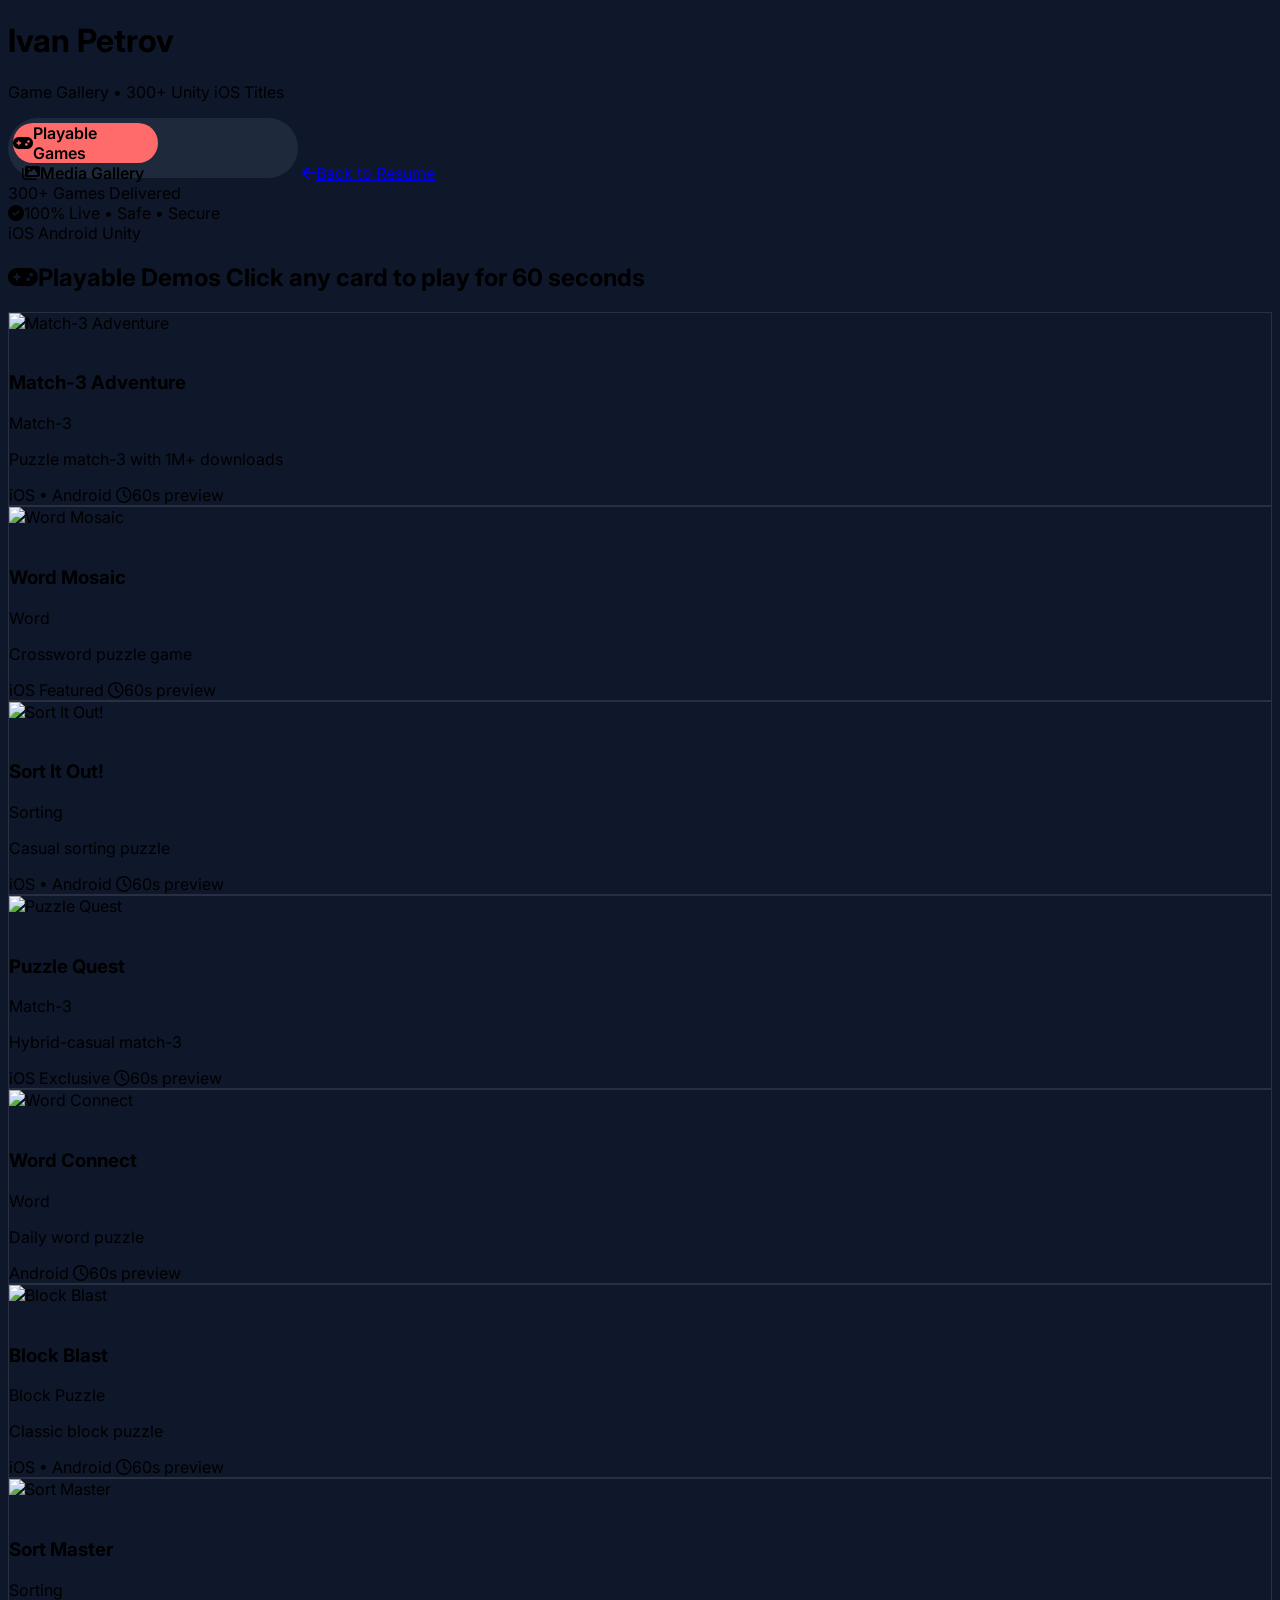
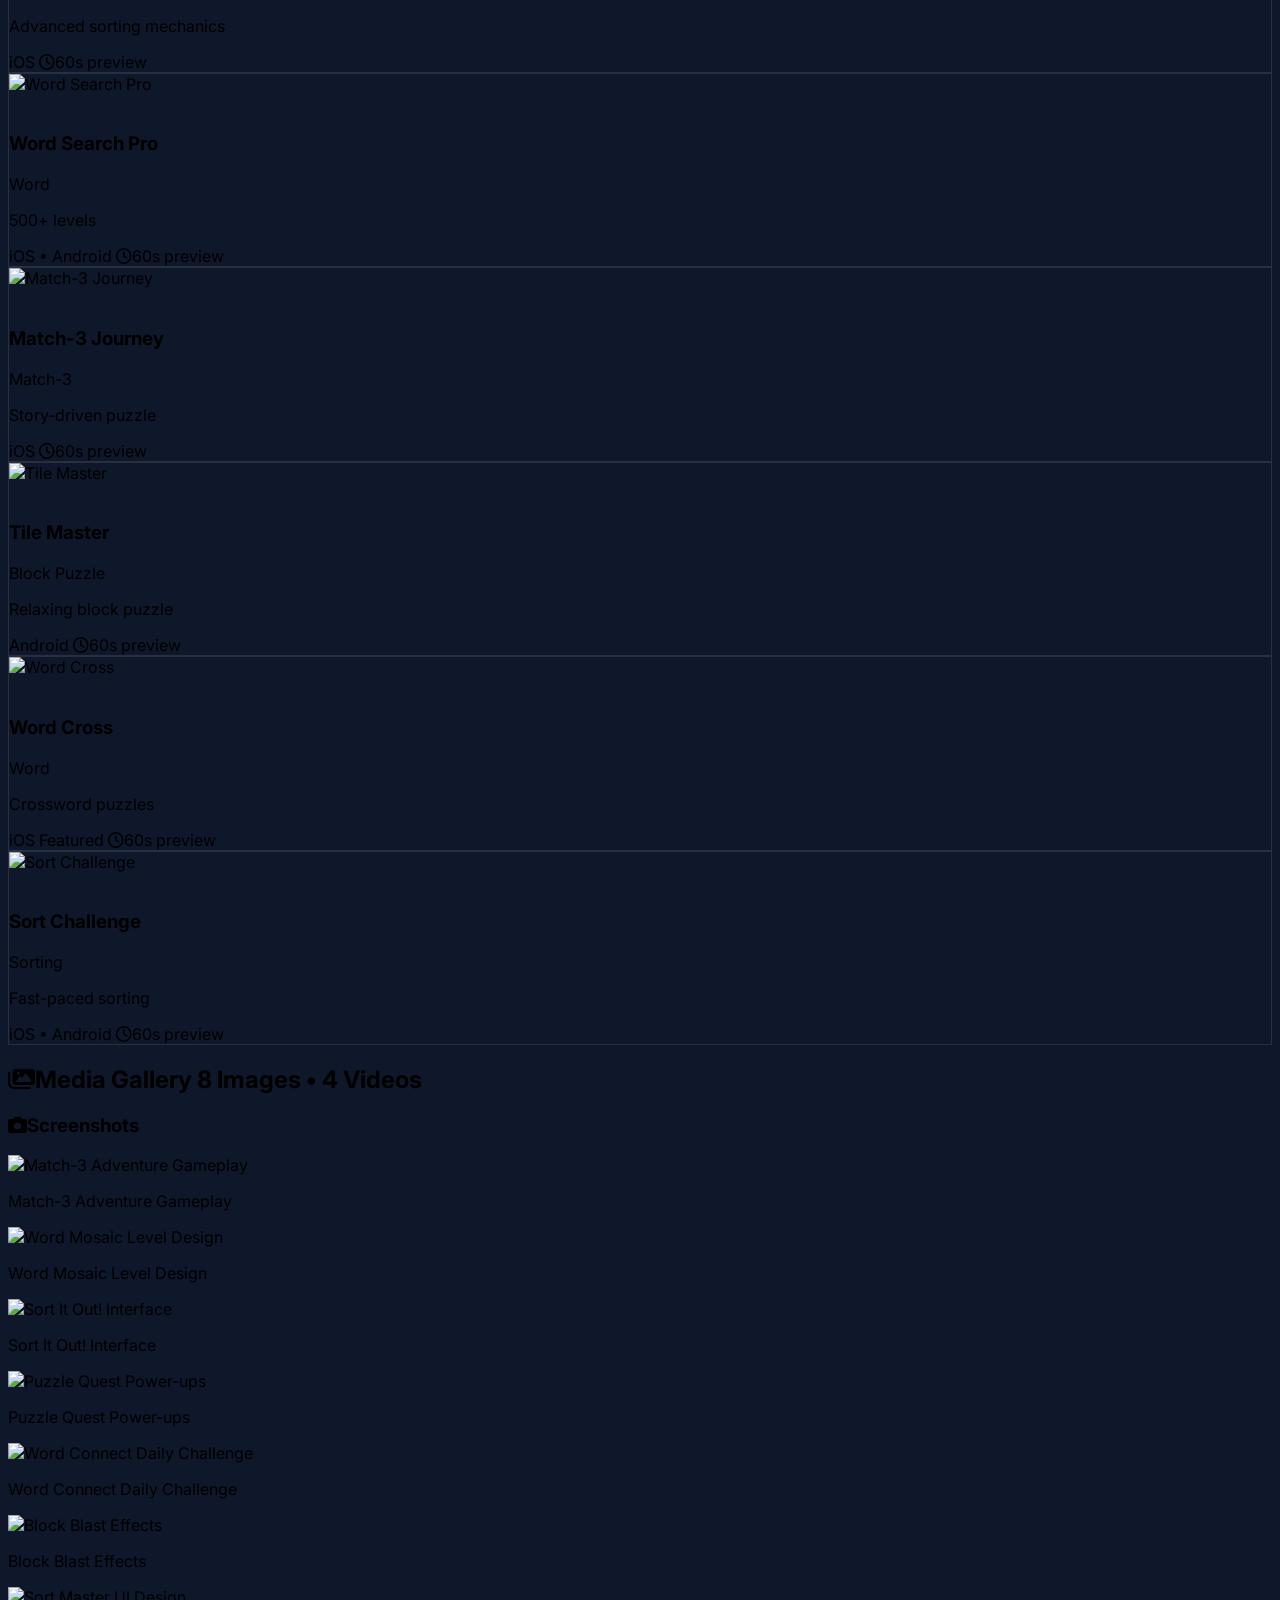
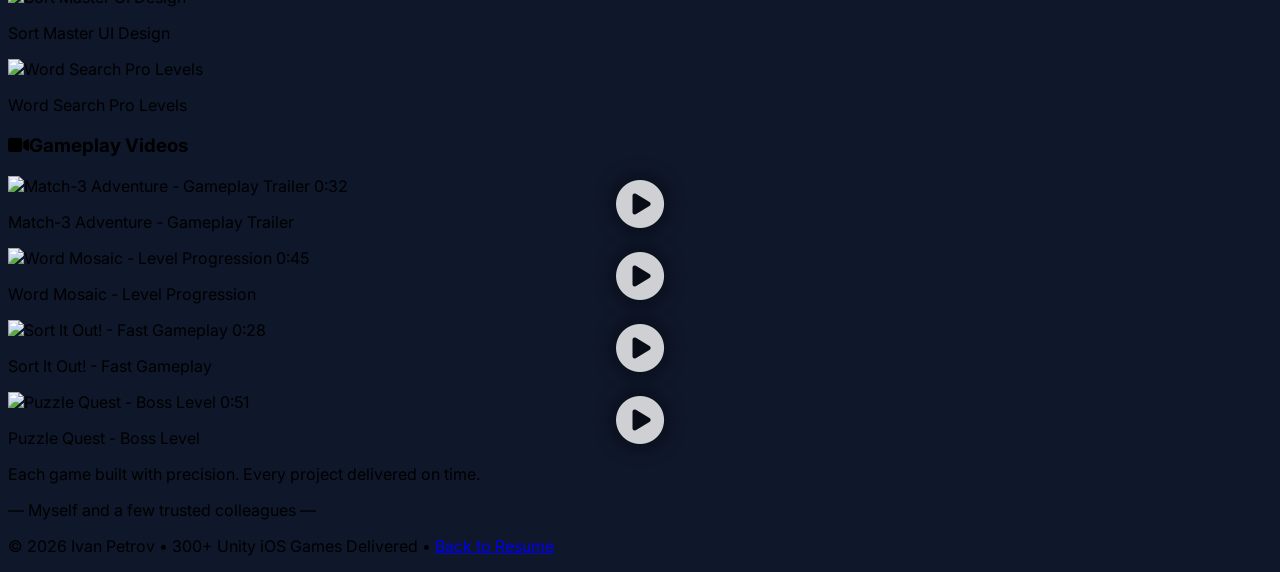
==== games.html @ 31826255 "Add files via upload" ====
<!DOCTYPE html>
<html lang="en">
<head>
    <meta charset="UTF-8">
    <meta name="viewport" content="width=device-width, initial-scale=1.0">
    <title>Game Gallery | Ivan Petrov | 300+ Unity iOS Games</title>
    
    <!-- Tailwind CSS -->
    <script src="https://cdn.tailwindcss.com"></script>
    
    <!-- Font Awesome -->
    <link rel="stylesheet" href="https://cdnjs.cloudflare.com/ajax/libs/font-awesome/6.4.0/css/all.min.css">
    
    <!-- Google Fonts -->
    <link href="https://fonts.googleapis.com/css2?family=Inter:wght@300;400;500;600;700;800&display=swap" rel="stylesheet">
    
    <style>
        body { font-family: 'Inter', sans-serif; background: #0f172a; }
        .game-card { transition: all 0.3s ease; border: 1px solid rgba(255,255,255,0.1); }
        .game-card:hover { transform: translateY(-5px); border-color: #FF6B6B; box-shadow: 0 20px 30px -10px rgba(255,107,107,0.2); }
        .play-overlay { background: rgba(0,0,0,0.7); opacity: 0; transition: 0.3s; }
        .game-card:hover .play-overlay { opacity: 1; }
        .modal { display: none; position: fixed; z-index: 1000; left: 0; top: 0; width: 100%; height: 100%; background: rgba(0,0,0,0.95); }
        .modal-content { background: #1e293b; margin: 2% auto; padding: 20px; width: 95%; height: 90%; max-width: 1400px; border-radius: 16px; }
        .close { color: #aaa; font-size: 40px; font-weight: bold; position: absolute; right: 30px; top: 10px; cursor: pointer; }
        .close:hover { color: white; }
        .webgl-frame { width: 100%; height: calc(100% - 100px); border: none; border-radius: 12px; background: #0f172a; }
        .timer-badge { background: #FF6B6B; color: white; padding: 8px 20px; border-radius: 40px; font-weight: 600; }
        
        /* Toggle Switch */
        .toggle-switch {
            position: relative;
            display: inline-block;
            width: 280px;
            height: 50px;
            background: #1e293b;
            border-radius: 50px;
            padding: 5px;
            cursor: pointer;
        }
        .toggle-option {
            width: 50%;
            height: 100%;
            display: flex;
            align-items: center;
            justify-content: center;
            border-radius: 45px;
            transition: all 0.3s ease;
            z-index: 1;
            position: relative;
            font-weight: 600;
        }
        .toggle-slider {
            position: absolute;
            width: 50%;
            height: 40px;
            background: #FF6B6B;
            border-radius: 40px;
            top: 5px;
            left: 5px;
            transition: 0.3s;
            z-index: 0;
        }
        .toggle-switch.active .toggle-slider {
            left: 140px;
        }
        .media-card { transition: 0.3s; }
        .media-card:hover { transform: scale(1.02); box-shadow: 0 10px 30px -10px #FF6B6B; }
        .video-thumb { position: relative; }
        .play-icon { position: absolute; top: 50%; left: 50%; transform: translate(-50%, -50%); font-size: 48px; color: white; text-shadow: 0 0 20px rgba(0,0,0,0.8); opacity: 0.8; transition: 0.3s; }
        .video-thumb:hover .play-icon { opacity: 1; transform: translate(-50%, -50%) scale(1.1); color: #FF6B6B; }
    </style>
</head>
<body class="text-white">

<!-- ==================== HEADER ==================== -->
<div class="max-w-7xl mx-auto px-4 sm:px-6 lg:px-8 py-8">
    <div class="flex flex-col md:flex-row justify-between items-center gap-4">
        <div>
            <h1 class="text-3xl font-bold text-[#FF6B6B]">Ivan Petrov</h1>
            <p class="text-gray-400">Game Gallery • 300+ Unity iOS Titles</p>
        </div>
        
        <!-- Toggle Switch -->
        <div class="toggle-switch" id="toggle-switch" onclick="toggleView()">
            <div class="flex h-full relative">
                <div class="toggle-slider" id="toggle-slider"></div>
                <div class="toggle-option" id="games-option">
                    <i class="fas fa-gamepad mr-2"></i>Playable Games
                </div>
                <div class="toggle-option" id="media-option">
                    <i class="fas fa-images mr-2"></i>Media Gallery
                </div>
            </div>
        </div>
        
        <a href="index.html" class="text-gray-400 hover:text-white transition">
            <i class="fas fa-arrow-left mr-2"></i>Back to Resume
        </a>
    </div>
</div>

<!-- ==================== STATS BAR ==================== -->
<div class="max-w-7xl mx-auto px-4 sm:px-6 lg:px-8">
    <div class="bg-[#1e293b] rounded-2xl p-6 mb-8 flex flex-wrap justify-between items-center">
        <div>
            <span class="text-4xl font-bold text-[#FF6B6B]">300+</span>
            <span class="text-gray-300 ml-2">Games Delivered</span>
        </div>
        <div class="text-gray-300">
            <i class="fas fa-check-circle text-green-400 mr-2"></i>100% Live • Safe • Secure
        </div>
        <div class="flex space-x-2">
            <span class="bg-[#FF6B6B] px-4 py-2 rounded-full text-sm">iOS</span>
            <span class="bg-[#4ECDC4] px-4 py-2 rounded-full text-sm">Android</span>
            <span class="bg-[#FFE66D] px-4 py-2 rounded-full text-sm text-black">Unity</span>
        </div>
    </div>
</div>

<!-- ==================== PLAYABLE GAMES SECTION ==================== -->
<div id="games-section" class="max-w-7xl mx-auto px-4 sm:px-6 lg:px-8 py-4">
    <h2 class="text-2xl font-bold mb-6 flex items-center">
        <i class="fas fa-gamepad text-[#FF6B6B] mr-3"></i>Playable Demos <span class="text-sm text-gray-500 ml-4">Click any card to play for 60 seconds</span>
    </h2>
    <div class="grid grid-cols-1 md:grid-cols-2 lg:grid-cols-3 xl:grid-cols-4 gap-6" id="games-grid"></div>
</div>

<!-- ==================== MEDIA GALLERY SECTION ==================== -->
<div id="media-section" class="max-w-7xl mx-auto px-4 sm:px-6 lg:px-8 py-4 hidden">
    <h2 class="text-2xl font-bold mb-6 flex items-center">
        <i class="fas fa-images text-[#FF6B6B] mr-3"></i>Media Gallery <span class="text-sm text-gray-500 ml-4">8 Images • 4 Videos</span>
    </h2>
    
    <!-- Images Grid (8) -->
    <div class="mb-12">
        <h3 class="text-xl font-semibold mb-4 text-gray-300"><i class="fas fa-camera mr-2 text-[#FF6B6B]"></i>Screenshots</h3>
        <div class="grid grid-cols-2 md:grid-cols-3 lg:grid-cols-4 gap-4" id="images-grid"></div>
    </div>
    
    <!-- Videos Grid (4) -->
    <div>
        <h3 class="text-xl font-semibold mb-4 text-gray-300"><i class="fas fa-video mr-2 text-[#FF6B6B]"></i>Gameplay Videos</h3>
        <div class="grid grid-cols-1 md:grid-cols-2 gap-6" id="videos-grid"></div>
    </div>
</div>

<!-- Message -->
<div class="max-w-7xl mx-auto px-4 sm:px-6 lg:px-8 text-center mt-16 text-gray-400 border-t border-gray-800 pt-12">
    <p class="text-lg">Each game built with precision. Every project delivered on time.</p>
    <p class="text-sm mt-2">— Myself and a few trusted colleagues —</p>
</div>

<!-- ==================== GAME MODAL (WebGL) ==================== -->
<div id="game-modal" class="modal">
    <div class="modal-content relative">
        <span class="close" onclick="closeGameModal()">&times;</span>
        
        <div class="flex justify-between items-center mb-4">
            <h2 id="modal-game-title" class="text-2xl font-bold text-[#FF6B6B]">Loading Game...</h2>
            <div class="flex items-center space-x-4">
                <span class="timer-badge" id="modal-timer">⏱️ 60s Preview</span>
                <span id="modal-platform" class="bg-gray-700 px-4 py-2 rounded-full text-sm"></span>
            </div>
        </div>
        
        <!-- WebGL Iframe -->
        <iframe id="game-iframe" class="webgl-frame" allow="autoplay; fullscreen; xr-spatial-tracking; gyroscope; accelerometer" allowfullscreen></iframe>
        
        <p class="text-center text-gray-400 mt-3 text-sm" id="modal-instruction">Tap to play • 60-second preview • Full version live on stores</p>
    </div>
</div>

<!-- ==================== VIDEO MODAL ==================== -->
<div id="video-modal" class="modal">
    <div class="modal-content relative">
        <span class="close" onclick="closeVideoModal()">&times;</span>
        
        <div class="flex justify-between items-center mb-4">
            <h2 id="video-title" class="text-2xl font-bold text-[#FF6B6B]">Gameplay Video</h2>
        </div>
        
        <!-- Video Player -->
        <div class="w-full h-[calc(100%-100px)] flex items-center justify-center">
            <video id="video-player" class="max-w-full max-h-full rounded-lg" controls autoplay>
                <source src="" type="video/mp4">
                Your browser does not support the video tag.
            </video>
        </div>
    </div>
</div>

<!-- ==================== JAVASCRIPT ==================== -->
<script>
    // ========== PLAYABLE GAMES DATA (12) ==========
    const games = [
        {
            id: 'match3-adventure',
            title: 'Match-3 Adventure',
            category: 'Match-3',
            platform: 'iOS • Android',
            image: 'https://images.pexels.com/photos/3165335/pexels-photo-3165335.jpeg?auto=compress&cs=tinysrgb&w=600',
            webglUrl: 'https://play.unity.com/mg/other/webgl-builds-394', // Replace with your actual WebGL URL
            description: 'Puzzle match-3 with 1M+ downloads'
        },
        {
            id: 'word-mosaic',
            title: 'Word Mosaic',
            category: 'Word',
            platform: 'iOS Featured',
            image: 'https://images.pexels.com/photos/3769021/pexels-photo-3769021.jpeg?auto=compress&cs=tinysrgb&w=600',
            webglUrl: 'https://play.unity.com/mg/word/webgl-builds-123',
            description: 'Crossword puzzle game'
        },
        {
            id: 'sort-it-out',
            title: 'Sort It Out!',
            category: 'Sorting',
            platform: 'iOS • Android',
            image: 'https://images.pexels.com/photos/7654125/pexels-photo-7654125.jpeg?auto=compress&cs=tinysrgb&w=600',
            webglUrl: 'https://play.unity.com/mg/other/sorting-game-demo',
            description: 'Casual sorting puzzle'
        },
        {
            id: 'puzzle-quest',
            title: 'Puzzle Quest',
            category: 'Match-3',
            platform: 'iOS Exclusive',
            image: 'https://images.pexels.com/photos/1192545/pexels-photo-1192545.jpeg?auto=compress&cs=tinysrgb&w=600',
            webglUrl: 'https://play.unity.com/mg/other/puzzle-quest-demo',
            description: 'Hybrid-casual match-3'
        },
        {
            id: 'word-connect',
            title: 'Word Connect',
            category: 'Word',
            platform: 'Android',
            image: 'https://images.pexels.com/photos/3112666/pexels-photo-3112666.jpeg?auto=compress&cs=tinysrgb&w=600',
            webglUrl: 'https://play.unity.com/mg/word/word-connect-demo',
            description: 'Daily word puzzle'
        },
        {
            id: 'block-blast',
            title: 'Block Blast',
            category: 'Block Puzzle',
            platform: 'iOS • Android',
            image: 'https://images.pexels.com/photos/4065892/pexels-photo-4065892.jpeg?auto=compress&cs=tinysrgb&w=600',
            webglUrl: 'https://play.unity.com/mg/other/block-blast-demo',
            description: 'Classic block puzzle'
        },
        {
            id: 'sort-master',
            title: 'Sort Master',
            category: 'Sorting',
            platform: 'iOS',
            image: 'https://images.pexels.com/photos/7654125/pexels-photo-7654125.jpeg?auto=compress&cs=tinysrgb&w=600',
            webglUrl: 'https://play.unity.com/mg/other/sort-master-demo',
            description: 'Advanced sorting mechanics'
        },
        {
            id: 'word-search-pro',
            title: 'Word Search Pro',
            category: 'Word',
            platform: 'iOS • Android',
            image: 'https://images.pexels.com/photos/3769021/pexels-photo-3769021.jpeg?auto=compress&cs=tinysrgb&w=600',
            webglUrl: 'https://play.unity.com/mg/word/word-search-demo',
            description: '500+ levels'
        },
        {
            id: 'match-3-journey',
            title: 'Match-3 Journey',
            category: 'Match-3',
            platform: 'iOS',
            image: 'https://images.pexels.com/photos/3165335/pexels-photo-3165335.jpeg?auto=compress&cs=tinysrgb&w=600',
            webglUrl: 'https://play.unity.com/mg/other/match3-journey-demo',
            description: 'Story-driven puzzle'
        },
        {
            id: 'tile-master',
            title: 'Tile Master',
            category: 'Block Puzzle',
            platform: 'Android',
            image: 'https://images.pexels.com/photos/4065892/pexels-photo-4065892.jpeg?auto=compress&cs=tinysrgb&w=600',
            webglUrl: 'https://play.unity.com/mg/other/tile-master-demo',
            description: 'Relaxing block puzzle'
        },
        {
            id: 'word-cross',
            title: 'Word Cross',
            category: 'Word',
            platform: 'iOS Featured',
            image: 'https://images.pexels.com/photos/3112666/pexels-photo-3112666.jpeg?auto=compress&cs=tinysrgb&w=600',
            webglUrl: 'https://play.unity.com/mg/word/word-cross-demo',
            description: 'Crossword puzzles'
        },
        {
            id: 'sort-challenge',
            title: 'Sort Challenge',
            category: 'Sorting',
            platform: 'iOS • Android',
            image: 'https://images.pexels.com/photos/7654125/pexels-photo-7654125.jpeg?auto=compress&cs=tinysrgb&w=600',
            webglUrl: 'https://play.unity.com/mg/other/sort-challenge-demo',
            description: 'Fast-paced sorting'
        }
    ];

    // ========== MEDIA GALLERY DATA ==========
    // 8 Images
    const galleryImages = [
        { src: 'https://images.pexels.com/photos/3165335/pexels-photo-3165335.jpeg?auto=compress&cs=tinysrgb&w=800', title: 'Match-3 Adventure Gameplay', category: 'Match-3' },
        { src: 'https://images.pexels.com/photos/3769021/pexels-photo-3769021.jpeg?auto=compress&cs=tinysrgb&w=800', title: 'Word Mosaic Level Design', category: 'Word' },
        { src: 'https://images.pexels.com/photos/7654125/pexels-photo-7654125.jpeg?auto=compress&cs=tinysrgb&w=800', title: 'Sort It Out! Interface', category: 'Sorting' },
        { src: 'https://images.pexels.com/photos/1192545/pexels-photo-1192545.jpeg?auto=compress&cs=tinysrgb&w=800', title: 'Puzzle Quest Power-ups', category: 'Match-3' },
        { src: 'https://images.pexels.com/photos/3112666/pexels-photo-3112666.jpeg?auto=compress&cs=tinysrgb&w=800', title: 'Word Connect Daily Challenge', category: 'Word' },
        { src: 'https://images.pexels.com/photos/4065892/pexels-photo-4065892.jpeg?auto=compress&cs=tinysrgb&w=800', title: 'Block Blast Effects', category: 'Block' },
        { src: 'https://images.pexels.com/photos/3165335/pexels-photo-3165335.jpeg?auto=compress&cs=tinysrgb&w=800', title: 'Sort Master UI Design', category: 'Sorting' },
        { src: 'https://images.pexels.com/photos/3769021/pexels-photo-3769021.jpeg?auto=compress&cs=tinysrgb&w=800', title: 'Word Search Pro Levels', category: 'Word' }
    ];

    // 4 Videos (using sample videos - replace with your actual video URLs)
    const galleryVideos = [
        { src: 'https://interactive-examples.mdn.mozilla.net/media/cc0-videos/flower.mp4', poster: 'https://images.pexels.com/photos/3165335/pexels-photo-3165335.jpeg?auto=compress&cs=tinysrgb&w=600', title: 'Match-3 Adventure - Gameplay Trailer', duration: '0:32' },
        { src: 'https://interactive-examples.mdn.mozilla.net/media/cc0-videos/flower.mp4', poster: 'https://images.pexels.com/photos/3769021/pexels-photo-3769021.jpeg?auto=compress&cs=tinysrgb&w=600', title: 'Word Mosaic - Level Progression', duration: '0:45' },
        { src: 'https://interactive-examples.mdn.mozilla.net/media/cc0-videos/flower.mp4', poster: 'https://images.pexels.com/photos/7654125/pexels-photo-7654125.jpeg?auto=compress&cs=tinysrgb&w=600', title: 'Sort It Out! - Fast Gameplay', duration: '0:28' },
        { src: 'https://interactive-examples.mdn.mozilla.net/media/cc0-videos/flower.mp4', poster: 'https://images.pexels.com/photos/1192545/pexels-photo-1192545.jpeg?auto=compress&cs=tinysrgb&w=600', title: 'Puzzle Quest - Boss Level', duration: '0:51' }
    ];

    // ========== RENDER FUNCTIONS ==========
    function renderGames() {
        const grid = document.getElementById('games-grid');
        grid.innerHTML = games.map(game => `
            <div class="game-card bg-[#1e293b] rounded-xl overflow-hidden cursor-pointer relative" onclick="openGameModal('${game.id}')">
                <div class="relative h-40">
                    <img src="${game.image}" alt="${game.title}" class="w-full h-full object-cover">
                    <div class="play-overlay absolute inset-0 flex items-center justify-center">
                        <i class="fas fa-play-circle text-5xl text-[#FF6B6B]"></i>
                    </div>
                </div>
                <div class="p-4">
                    <div class="flex justify-between items-start mb-2">
                        <h3 class="font-bold">${game.title}</h3>
                        <span class="text-xs bg-gray-700 px-2 py-1 rounded">${game.category}</span>
                    </div>
                    <p class="text-sm text-gray-400 mb-2">${game.description}</p>
                    <div class="flex justify-between items-center">
                        <span class="text-xs text-[#FF6B6B]">${game.platform}</span>
                        <span class="text-xs text-gray-500"><i class="far fa-clock mr-1"></i>60s preview</span>
                    </div>
                </div>
            </div>
        `).join('');
    }

    function renderImages() {
        const grid = document.getElementById('images-grid');
        grid.innerHTML = galleryImages.map(img => `
            <div class="media-card bg-[#1e293b] rounded-lg overflow-hidden cursor-pointer" onclick="openImageModal('${img.src}')">
                <img src="${img.src}" alt="${img.title}" class="w-full h-40 object-cover">
                <div class="p-2">
                    <p class="text-xs text-gray-400">${img.title}</p>
                </div>
            </div>
        `).join('');
    }

    function renderVideos() {
        const grid = document.getElementById('videos-grid');
        grid.innerHTML = galleryVideos.map((video, index) => `
            <div class="media-card bg-[#1e293b] rounded-lg overflow-hidden cursor-pointer video-thumb" onclick="openVideoModal(${index})">
                <div class="relative">
                    <img src="${video.poster}" alt="${video.title}" class="w-full h-48 object-cover">
                    <div class="play-icon"><i class="fas fa-play-circle"></i></div>
                    <span class="absolute bottom-2 right-2 bg-black bg-opacity-70 text-white text-xs px-2 py-1 rounded">${video.duration}</span>
                </div>
                <div class="p-3">
                    <p class="font-medium">${video.title}</p>
                </div>
            </div>
        `).join('');
    }

    // ========== TOGGLE VIEW ==========
    let currentView = 'games'; // 'games' or 'media'
    
    window.toggleView = function() {
        const toggle = document.getElementById('toggle-switch');
        const gamesSection = document.getElementById('games-section');
        const mediaSection = document.getElementById('media-section');
        const gamesOption = document.getElementById('games-option');
        const mediaOption = document.getElementById('media-option');
        
        toggle.classList.toggle('active');
        
        if (currentView === 'games') {
            // Switch to media
            gamesSection.classList.add('hidden');
            mediaSection.classList.remove('hidden');
            gamesOption.classList.remove('text-white');
            gamesOption.classList.add('text-gray-400');
            mediaOption.classList.remove('text-gray-400');
            mediaOption.classList.add('text-white');
            currentView = 'media';
        } else {
            // Switch to games
            gamesSection.classList.remove('hidden');
            mediaSection.classList.add('hidden');
            gamesOption.classList.remove('text-gray-400');
            gamesOption.classList.add('text-white');
            mediaOption.classList.remove('text-white');
            mediaOption.classList.add('text-gray-400');
            currentView = 'games';
        }
    };

    // ========== MODAL FUNCTIONS ==========
    function openGameModal(gameId) {
        const game = games.find(g => g.id === gameId);
        if (!game) return;

        document.getElementById('modal-game-title').textContent = game.title;
        document.getElementById('modal-platform').textContent = game.platform;
        document.getElementById('modal-instruction').innerHTML = `Tap to play • 60-second preview • <a href="#" class="text-[#FF6B6B] hover:underline">Full version live on stores</a>`;
        
        const iframe = document.getElementById('game-iframe');
        const timestamp = new Date().getTime();
        iframe.src = `${game.webglUrl}?t=${timestamp}`;
        
        document.getElementById('game-modal').style.display = 'block';
        
        // Auto-close after 60 seconds
        setTimeout(() => {
            if (document.getElementById('game-modal').style.display === 'block') {
                alert('⏰ 60-second preview ended. Download the full game on App Store!');
                closeGameModal();
            }
        }, 60000);
    }

    window.closeGameModal = function() {
        document.getElementById('game-modal').style.display = 'none';
        document.getElementById('game-iframe').src = '';
    }

    function openVideoModal(index) {
        const video = galleryVideos[index];
        const videoPlayer = document.getElementById('video-player');
        videoPlayer.querySelector('source').src = video.src;
        videoPlayer.load();
        document.getElementById('video-title').textContent = video.title;
        document.getElementById('video-modal').style.display = 'block';
    }

    window.closeVideoModal = function() {
        document.getElementById('video-modal').style.display = 'none';
        document.getElementById('video-player').pause();
    }

    function openImageModal(src) {
        // Simple image lightbox
        const modal = document.createElement('div');
        modal.className = 'modal';
        modal.style.display = 'block';
        modal.innerHTML = `
            <div class="modal-content" style="background: transparent; text-align: center;">
                <span class="close" onclick="this.parentElement.parentElement.remove()">&times;</span>
                <img src="${src}" style="max-width: 90%; max-height: 80%; margin: auto; display: block; border-radius: 8px;">
            </div>
        `;
        document.body.appendChild(modal);
    }

    // Close modals on outside click
    window.onclick = function(event) {
        const gameModal = document.getElementById('game-modal');
        const videoModal = document.getElementById('video-modal');
        if (event.target === gameModal) closeGameModal();
        if (event.target === videoModal) closeVideoModal();
    }

    // ========== INIT ==========
    renderGames();
    renderImages();
    renderVideos();
</script>

<!-- ==================== FOOTER ==================== -->
<footer class="border-t border-gray-800 mt-20 py-8">
    <div class="max-w-7xl mx-auto px-4 sm:px-6 lg:px-8 text-center text-gray-500 text-sm">
        <p>© 2026 Ivan Petrov • 300+ Unity iOS Games Delivered • <a href="index.html" class="text-[#FF6B6B] hover:underline">Back to Resume</a></p>
    </div>
</footer>

</body>
</html>
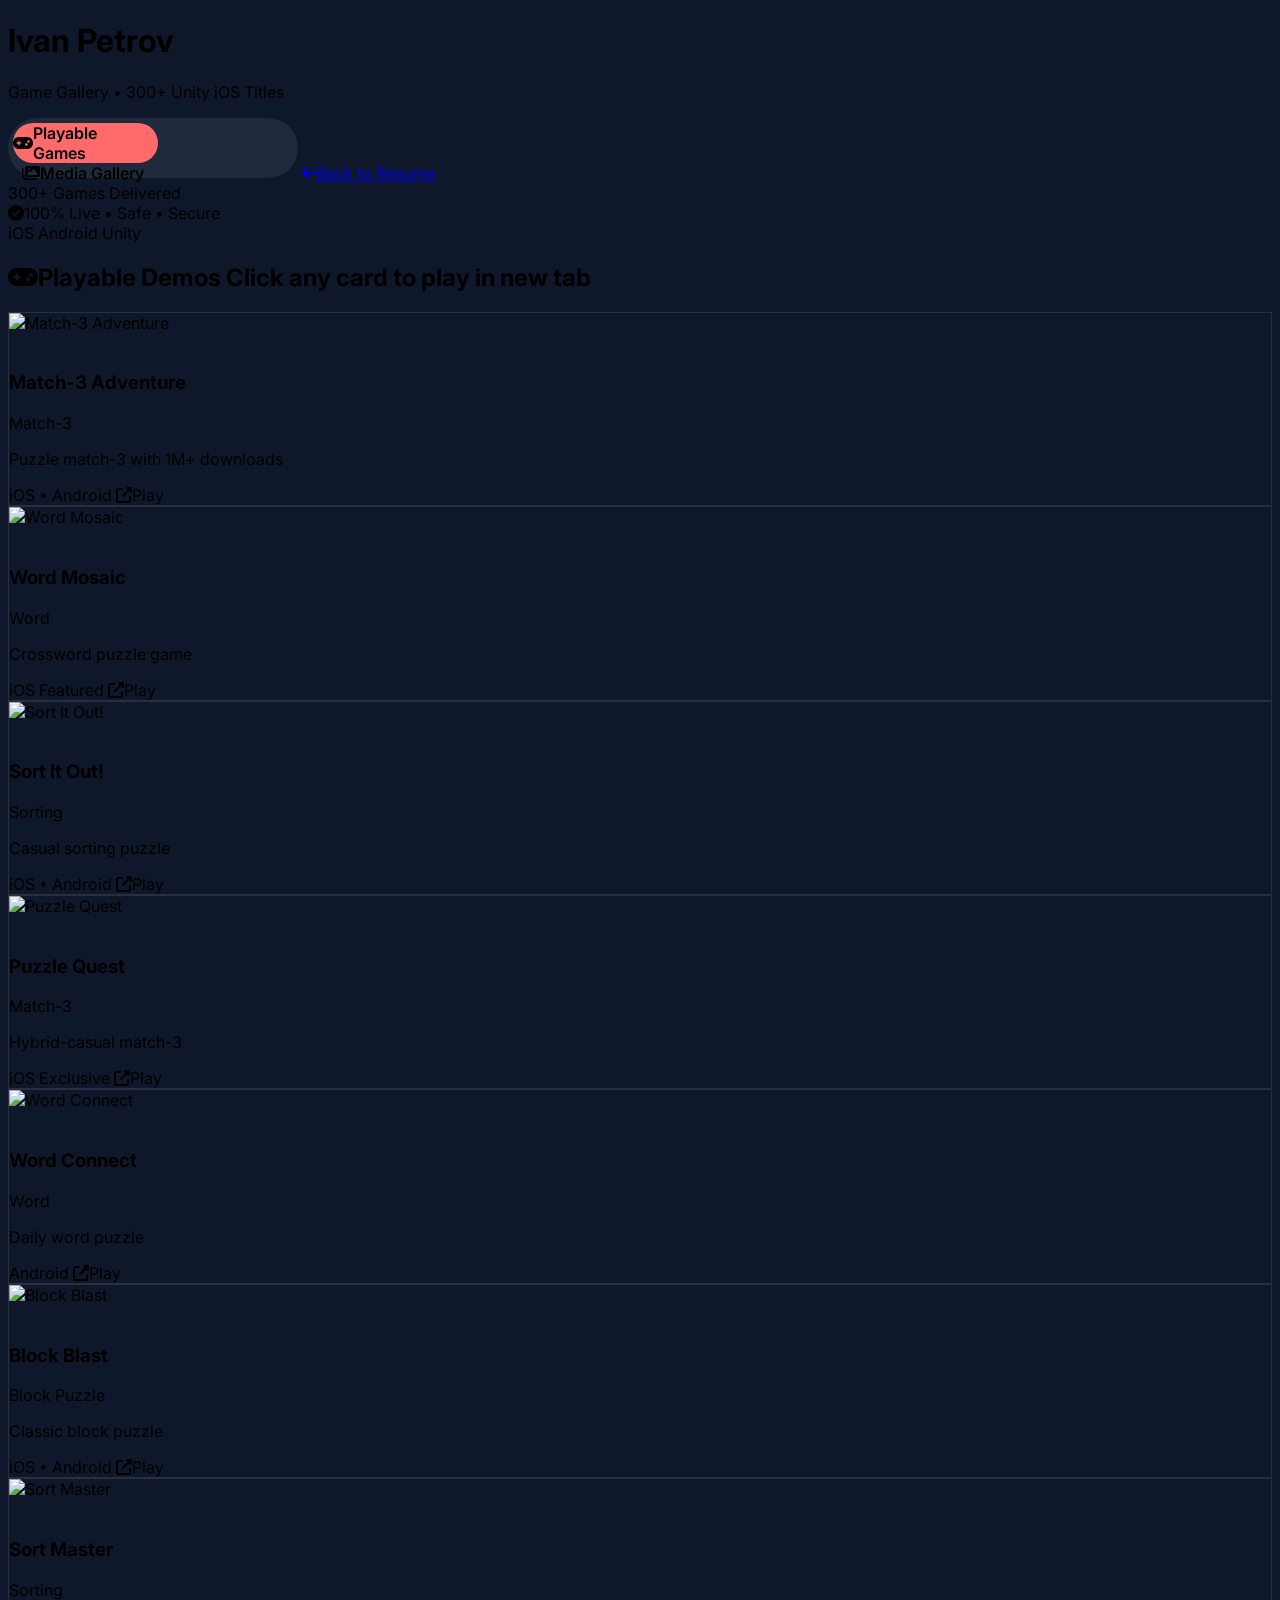
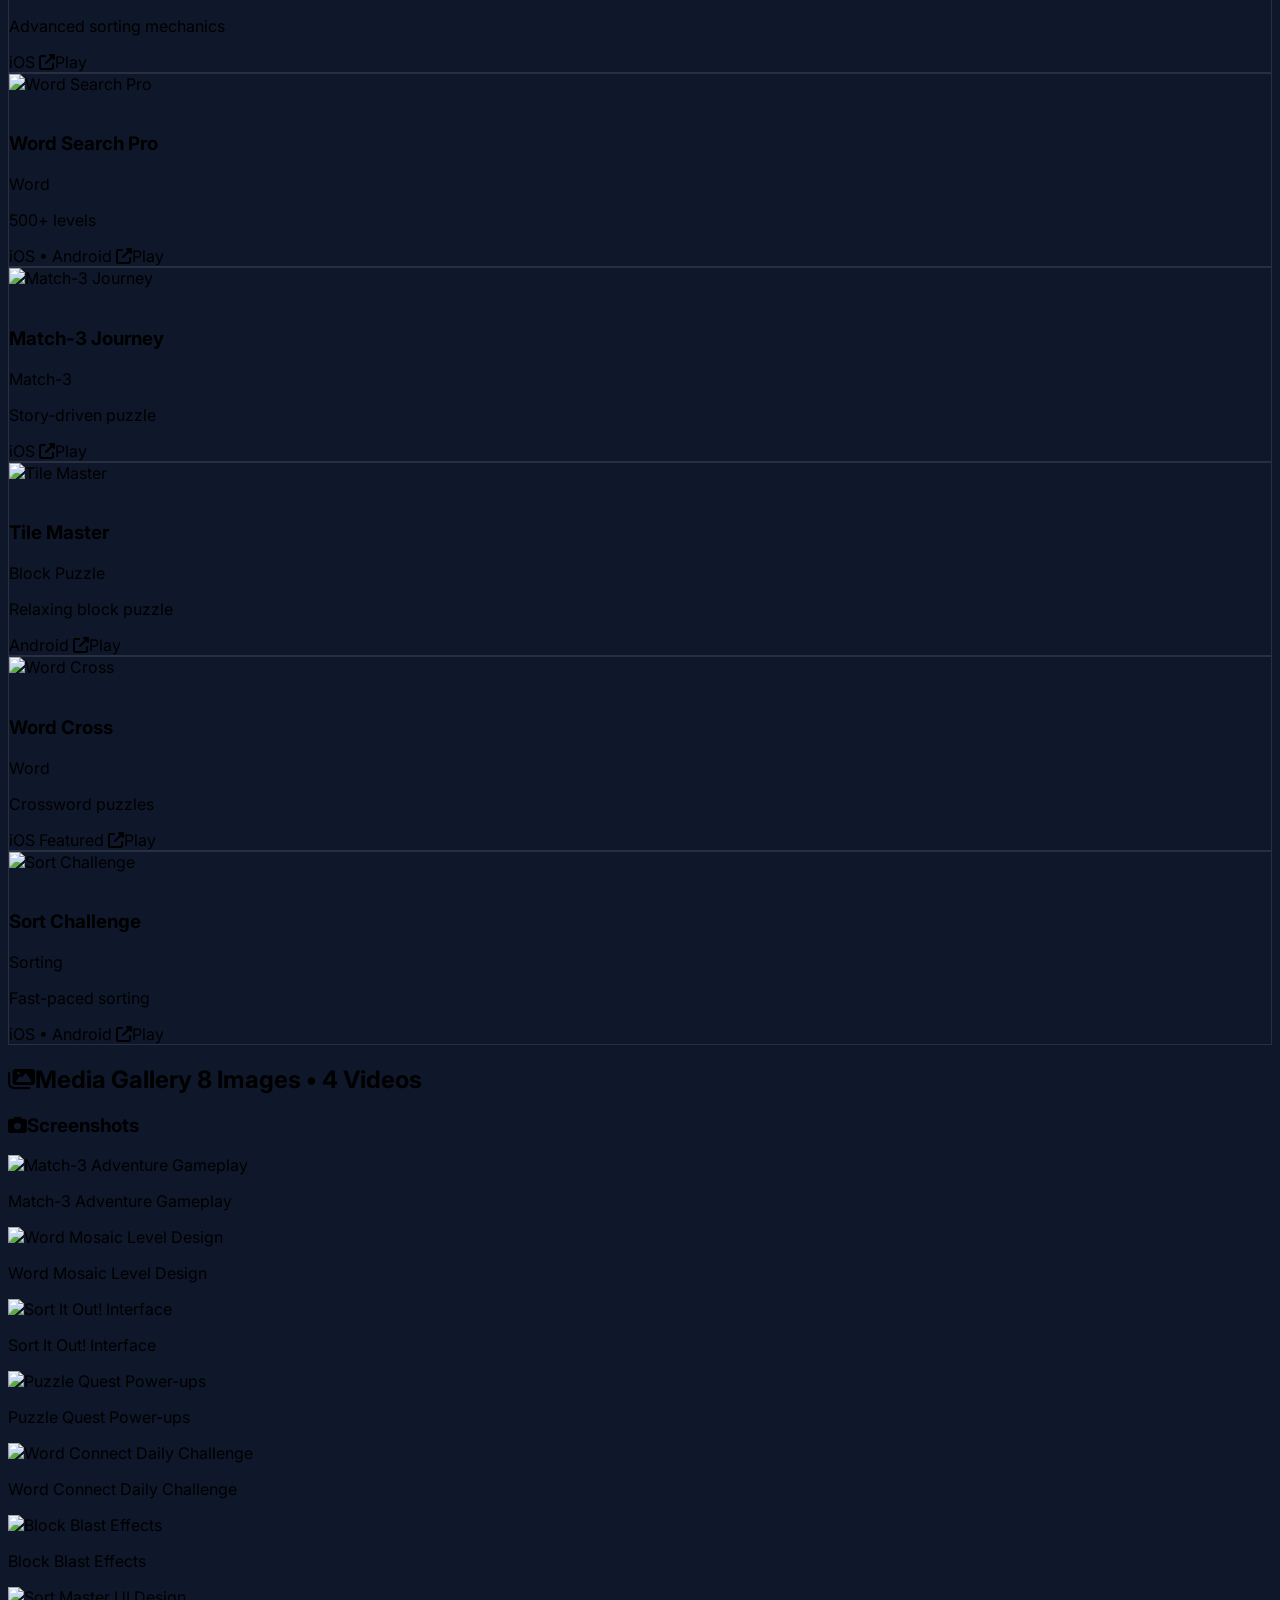
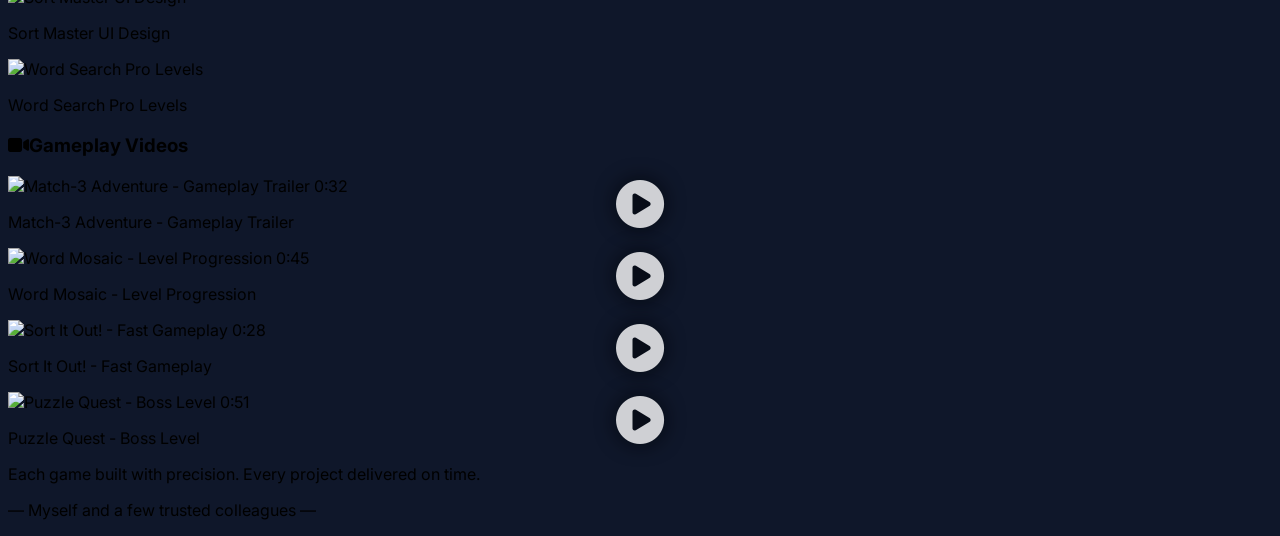
==== commit a634bb57: "Add files via upload" ====
--- a/games.html
+++ b/games.html
@@ -14,6 +14,7 @@
     <!-- Google Fonts -->
     <link href="https://fonts.googleapis.com/css2?family=Inter:wght@300;400;500;600;700;800&display=swap" rel="stylesheet">
     
+    <!-- Custom Styles -->
     <style>
         body { font-family: 'Inter', sans-serif; background: #0f172a; }
         .game-card { transition: all 0.3s ease; border: 1px solid rgba(255,255,255,0.1); }
@@ -121,7 +122,7 @@
 <!-- ==================== PLAYABLE GAMES SECTION ==================== -->
 <div id="games-section" class="max-w-7xl mx-auto px-4 sm:px-6 lg:px-8 py-4">
     <h2 class="text-2xl font-bold mb-6 flex items-center">
-        <i class="fas fa-gamepad text-[#FF6B6B] mr-3"></i>Playable Demos <span class="text-sm text-gray-500 ml-4">Click any card to play for 60 seconds</span>
+        <i class="fas fa-gamepad text-[#FF6B6B] mr-3"></i>Playable Demos <span class="text-sm text-gray-500 ml-4">Click any card to play in new tab</span>
     </h2>
     <div class="grid grid-cols-1 md:grid-cols-2 lg:grid-cols-3 xl:grid-cols-4 gap-6" id="games-grid"></div>
 </div>
@@ -151,26 +152,6 @@
     <p class="text-sm mt-2">— Myself and a few trusted colleagues —</p>
 </div>
 
-<!-- ==================== GAME MODAL (WebGL) ==================== -->
-<div id="game-modal" class="modal">
-    <div class="modal-content relative">
-        <span class="close" onclick="closeGameModal()">&times;</span>
-        
-        <div class="flex justify-between items-center mb-4">
-            <h2 id="modal-game-title" class="text-2xl font-bold text-[#FF6B6B]">Loading Game...</h2>
-            <div class="flex items-center space-x-4">
-                <span class="timer-badge" id="modal-timer">⏱️ 60s Preview</span>
-                <span id="modal-platform" class="bg-gray-700 px-4 py-2 rounded-full text-sm"></span>
-            </div>
-        </div>
-        
-        <!-- WebGL Iframe -->
-        <iframe id="game-iframe" class="webgl-frame" allow="autoplay; fullscreen; xr-spatial-tracking; gyroscope; accelerometer" allowfullscreen></iframe>
-        
-        <p class="text-center text-gray-400 mt-3 text-sm" id="modal-instruction">Tap to play • 60-second preview • Full version live on stores</p>
-    </div>
-</div>
-
 <!-- ==================== VIDEO MODAL ==================== -->
 <div id="video-modal" class="modal">
     <div class="modal-content relative">
@@ -190,305 +171,12 @@
     </div>
 </div>
 
-<!-- ==================== JAVASCRIPT ==================== -->
-<script>
-    // ========== PLAYABLE GAMES DATA (12) ==========
-    const games = [
-        {
-            id: 'match3-adventure',
-            title: 'Match-3 Adventure',
-            category: 'Match-3',
-            platform: 'iOS • Android',
-            image: 'https://images.pexels.com/photos/3165335/pexels-photo-3165335.jpeg?auto=compress&cs=tinysrgb&w=600',
-            webglUrl: 'https://play.unity.com/mg/other/webgl-builds-394', // Replace with your actual WebGL URL
-            description: 'Puzzle match-3 with 1M+ downloads'
-        },
-        {
-            id: 'word-mosaic',
-            title: 'Word Mosaic',
-            category: 'Word',
-            platform: 'iOS Featured',
-            image: 'https://images.pexels.com/photos/3769021/pexels-photo-3769021.jpeg?auto=compress&cs=tinysrgb&w=600',
-            webglUrl: 'https://play.unity.com/mg/word/webgl-builds-123',
-            description: 'Crossword puzzle game'
-        },
-        {
-            id: 'sort-it-out',
-            title: 'Sort It Out!',
-            category: 'Sorting',
-            platform: 'iOS • Android',
-            image: 'https://images.pexels.com/photos/7654125/pexels-photo-7654125.jpeg?auto=compress&cs=tinysrgb&w=600',
-            webglUrl: 'https://play.unity.com/mg/other/sorting-game-demo',
-            description: 'Casual sorting puzzle'
-        },
-        {
-            id: 'puzzle-quest',
-            title: 'Puzzle Quest',
-            category: 'Match-3',
-            platform: 'iOS Exclusive',
-            image: 'https://images.pexels.com/photos/1192545/pexels-photo-1192545.jpeg?auto=compress&cs=tinysrgb&w=600',
-            webglUrl: 'https://play.unity.com/mg/other/puzzle-quest-demo',
-            description: 'Hybrid-casual match-3'
-        },
-        {
-            id: 'word-connect',
-            title: 'Word Connect',
-            category: 'Word',
-            platform: 'Android',
-            image: 'https://images.pexels.com/photos/3112666/pexels-photo-3112666.jpeg?auto=compress&cs=tinysrgb&w=600',
-            webglUrl: 'https://play.unity.com/mg/word/word-connect-demo',
-            description: 'Daily word puzzle'
-        },
-        {
-            id: 'block-blast',
-            title: 'Block Blast',
-            category: 'Block Puzzle',
-            platform: 'iOS • Android',
-            image: 'https://images.pexels.com/photos/4065892/pexels-photo-4065892.jpeg?auto=compress&cs=tinysrgb&w=600',
-            webglUrl: 'https://play.unity.com/mg/other/block-blast-demo',
-            description: 'Classic block puzzle'
-        },
-        {
-            id: 'sort-master',
-            title: 'Sort Master',
-            category: 'Sorting',
-            platform: 'iOS',
-            image: 'https://images.pexels.com/photos/7654125/pexels-photo-7654125.jpeg?auto=compress&cs=tinysrgb&w=600',
-            webglUrl: 'https://play.unity.com/mg/other/sort-master-demo',
-            description: 'Advanced sorting mechanics'
-        },
-        {
-            id: 'word-search-pro',
-            title: 'Word Search Pro',
-            category: 'Word',
-            platform: 'iOS • Android',
-            image: 'https://images.pexels.com/photos/3769021/pexels-photo-3769021.jpeg?auto=compress&cs=tinysrgb&w=600',
-            webglUrl: 'https://play.unity.com/mg/word/word-search-demo',
-            description: '500+ levels'
-        },
-        {
-            id: 'match-3-journey',
-            title: 'Match-3 Journey',
-            category: 'Match-3',
-            platform: 'iOS',
-            image: 'https://images.pexels.com/photos/3165335/pexels-photo-3165335.jpeg?auto=compress&cs=tinysrgb&w=600',
-            webglUrl: 'https://play.unity.com/mg/other/match3-journey-demo',
-            description: 'Story-driven puzzle'
-        },
-        {
-            id: 'tile-master',
-            title: 'Tile Master',
-            category: 'Block Puzzle',
-            platform: 'Android',
-            image: 'https://images.pexels.com/photos/4065892/pexels-photo-4065892.jpeg?auto=compress&cs=tinysrgb&w=600',
-            webglUrl: 'https://play.unity.com/mg/other/tile-master-demo',
-            description: 'Relaxing block puzzle'
-        },
-        {
-            id: 'word-cross',
-            title: 'Word Cross',
-            category: 'Word',
-            platform: 'iOS Featured',
-            image: 'https://images.pexels.com/photos/3112666/pexels-photo-3112666.jpeg?auto=compress&cs=tinysrgb&w=600',
-            webglUrl: 'https://play.unity.com/mg/word/word-cross-demo',
-            description: 'Crossword puzzles'
-        },
-        {
-            id: 'sort-challenge',
-            title: 'Sort Challenge',
-            category: 'Sorting',
-            platform: 'iOS • Android',
-            image: 'https://images.pexels.com/photos/7654125/pexels-photo-7654125.jpeg?auto=compress&cs=tinysrgb&w=600',
-            webglUrl: 'https://play.unity.com/mg/other/sort-challenge-demo',
-            description: 'Fast-paced sorting'
-        }
-    ];
+<!-- Scripts -->
+<script src="js/games-data.js"></script>
+<script src="js/games-ui.js"></script>
 
-    // ========== MEDIA GALLERY DATA ==========
-    // 8 Images
-    const galleryImages = [
-        { src: 'https://images.pexels.com/photos/3165335/pexels-photo-3165335.jpeg?auto=compress&cs=tinysrgb&w=800', title: 'Match-3 Adventure Gameplay', category: 'Match-3' },
-        { src: 'https://images.pexels.com/photos/3769021/pexels-photo-3769021.jpeg?auto=compress&cs=tinysrgb&w=800', title: 'Word Mosaic Level Design', category: 'Word' },
-        { src: 'https://images.pexels.com/photos/7654125/pexels-photo-7654125.jpeg?auto=compress&cs=tinysrgb&w=800', title: 'Sort It Out! Interface', category: 'Sorting' },
-        { src: 'https://images.pexels.com/photos/1192545/pexels-photo-1192545.jpeg?auto=compress&cs=tinysrgb&w=800', title: 'Puzzle Quest Power-ups', category: 'Match-3' },
-        { src: 'https://images.pexels.com/photos/3112666/pexels-photo-3112666.jpeg?auto=compress&cs=tinysrgb&w=800', title: 'Word Connect Daily Challenge', category: 'Word' },
-        { src: 'https://images.pexels.com/photos/4065892/pexels-photo-4065892.jpeg?auto=compress&cs=tinysrgb&w=800', title: 'Block Blast Effects', category: 'Block' },
-        { src: 'https://images.pexels.com/photos/3165335/pexels-photo-3165335.jpeg?auto=compress&cs=tinysrgb&w=800', title: 'Sort Master UI Design', category: 'Sorting' },
-        { src: 'https://images.pexels.com/photos/3769021/pexels-photo-3769021.jpeg?auto=compress&cs=tinysrgb&w=800', title: 'Word Search Pro Levels', category: 'Word' }
-    ];
-
-    // 4 Videos (using sample videos - replace with your actual video URLs)
-    const galleryVideos = [
-        { src: 'https://interactive-examples.mdn.mozilla.net/media/cc0-videos/flower.mp4', poster: 'https://images.pexels.com/photos/3165335/pexels-photo-3165335.jpeg?auto=compress&cs=tinysrgb&w=600', title: 'Match-3 Adventure - Gameplay Trailer', duration: '0:32' },
-        { src: 'https://interactive-examples.mdn.mozilla.net/media/cc0-videos/flower.mp4', poster: 'https://images.pexels.com/photos/3769021/pexels-photo-3769021.jpeg?auto=compress&cs=tinysrgb&w=600', title: 'Word Mosaic - Level Progression', duration: '0:45' },
-        { src: 'https://interactive-examples.mdn.mozilla.net/media/cc0-videos/flower.mp4', poster: 'https://images.pexels.com/photos/7654125/pexels-photo-7654125.jpeg?auto=compress&cs=tinysrgb&w=600', title: 'Sort It Out! - Fast Gameplay', duration: '0:28' },
-        { src: 'https://interactive-examples.mdn.mozilla.net/media/cc0-videos/flower.mp4', poster: 'https://images.pexels.com/photos/1192545/pexels-photo-1192545.jpeg?auto=compress&cs=tinysrgb&w=600', title: 'Puzzle Quest - Boss Level', duration: '0:51' }
-    ];
-
-    // ========== RENDER FUNCTIONS ==========
-    function renderGames() {
-        const grid = document.getElementById('games-grid');
-        grid.innerHTML = games.map(game => `
-            <div class="game-card bg-[#1e293b] rounded-xl overflow-hidden cursor-pointer relative" onclick="openGameModal('${game.id}')">
-                <div class="relative h-40">
-                    <img src="${game.image}" alt="${game.title}" class="w-full h-full object-cover">
-                    <div class="play-overlay absolute inset-0 flex items-center justify-center">
-                        <i class="fas fa-play-circle text-5xl text-[#FF6B6B]"></i>
-                    </div>
-                </div>
-                <div class="p-4">
-                    <div class="flex justify-between items-start mb-2">
-                        <h3 class="font-bold">${game.title}</h3>
-                        <span class="text-xs bg-gray-700 px-2 py-1 rounded">${game.category}</span>
-                    </div>
-                    <p class="text-sm text-gray-400 mb-2">${game.description}</p>
-                    <div class="flex justify-between items-center">
-                        <span class="text-xs text-[#FF6B6B]">${game.platform}</span>
-                        <span class="text-xs text-gray-500"><i class="far fa-clock mr-1"></i>60s preview</span>
-                    </div>
-                </div>
-            </div>
-        `).join('');
-    }
-
-    function renderImages() {
-        const grid = document.getElementById('images-grid');
-        grid.innerHTML = galleryImages.map(img => `
-            <div class="media-card bg-[#1e293b] rounded-lg overflow-hidden cursor-pointer" onclick="openImageModal('${img.src}')">
-                <img src="${img.src}" alt="${img.title}" class="w-full h-40 object-cover">
-                <div class="p-2">
-                    <p class="text-xs text-gray-400">${img.title}</p>
-                </div>
-            </div>
-        `).join('');
-    }
-
-    function renderVideos() {
-        const grid = document.getElementById('videos-grid');
-        grid.innerHTML = galleryVideos.map((video, index) => `
-            <div class="media-card bg-[#1e293b] rounded-lg overflow-hidden cursor-pointer video-thumb" onclick="openVideoModal(${index})">
-                <div class="relative">
-                    <img src="${video.poster}" alt="${video.title}" class="w-full h-48 object-cover">
-                    <div class="play-icon"><i class="fas fa-play-circle"></i></div>
-                    <span class="absolute bottom-2 right-2 bg-black bg-opacity-70 text-white text-xs px-2 py-1 rounded">${video.duration}</span>
-                </div>
-                <div class="p-3">
-                    <p class="font-medium">${video.title}</p>
-                </div>
-            </div>
-        `).join('');
-    }
-
-    // ========== TOGGLE VIEW ==========
-    let currentView = 'games'; // 'games' or 'media'
-    
-    window.toggleView = function() {
-        const toggle = document.getElementById('toggle-switch');
-        const gamesSection = document.getElementById('games-section');
-        const mediaSection = document.getElementById('media-section');
-        const gamesOption = document.getElementById('games-option');
-        const mediaOption = document.getElementById('media-option');
-        
-        toggle.classList.toggle('active');
-        
-        if (currentView === 'games') {
-            // Switch to media
-            gamesSection.classList.add('hidden');
-            mediaSection.classList.remove('hidden');
-            gamesOption.classList.remove('text-white');
-            gamesOption.classList.add('text-gray-400');
-            mediaOption.classList.remove('text-gray-400');
-            mediaOption.classList.add('text-white');
-            currentView = 'media';
-        } else {
-            // Switch to games
-            gamesSection.classList.remove('hidden');
-            mediaSection.classList.add('hidden');
-            gamesOption.classList.remove('text-gray-400');
-            gamesOption.classList.add('text-white');
-            mediaOption.classList.remove('text-white');
-            mediaOption.classList.add('text-gray-400');
-            currentView = 'games';
-        }
-    };
-
-    // ========== MODAL FUNCTIONS ==========
-    function openGameModal(gameId) {
-        const game = games.find(g => g.id === gameId);
-        if (!game) return;
-
-        document.getElementById('modal-game-title').textContent = game.title;
-        document.getElementById('modal-platform').textContent = game.platform;
-        document.getElementById('modal-instruction').innerHTML = `Tap to play • 60-second preview • <a href="#" class="text-[#FF6B6B] hover:underline">Full version live on stores</a>`;
-        
-        const iframe = document.getElementById('game-iframe');
-        const timestamp = new Date().getTime();
-        iframe.src = `${game.webglUrl}?t=${timestamp}`;
-        
-        document.getElementById('game-modal').style.display = 'block';
-        
-        // Auto-close after 60 seconds
-        setTimeout(() => {
-            if (document.getElementById('game-modal').style.display === 'block') {
-                alert('⏰ 60-second preview ended. Download the full game on App Store!');
-                closeGameModal();
-            }
-        }, 60000);
-    }
-
-    window.closeGameModal = function() {
-        document.getElementById('game-modal').style.display = 'none';
-        document.getElementById('game-iframe').src = '';
-    }
-
-    function openVideoModal(index) {
-        const video = galleryVideos[index];
-        const videoPlayer = document.getElementById('video-player');
-        videoPlayer.querySelector('source').src = video.src;
-        videoPlayer.load();
-        document.getElementById('video-title').textContent = video.title;
-        document.getElementById('video-modal').style.display = 'block';
-    }
-
-    window.closeVideoModal = function() {
-        document.getElementById('video-modal').style.display = 'none';
-        document.getElementById('video-player').pause();
-    }
-
-    function openImageModal(src) {
-        // Simple image lightbox
-        const modal = document.createElement('div');
-        modal.className = 'modal';
-        modal.style.display = 'block';
-        modal.innerHTML = `
-            <div class="modal-content" style="background: transparent; text-align: center;">
-                <span class="close" onclick="this.parentElement.parentElement.remove()">&times;</span>
-                <img src="${src}" style="max-width: 90%; max-height: 80%; margin: auto; display: block; border-radius: 8px;">
-            </div>
-        `;
-        document.body.appendChild(modal);
-    }
-
-    // Close modals on outside click
-    window.onclick = function(event) {
-        const gameModal = document.getElementById('game-modal');
-        const videoModal = document.getElementById('video-modal');
-        if (event.target === gameModal) closeGameModal();
-        if (event.target === videoModal) closeVideoModal();
-    }
-
-    // ========== INIT ==========
-    renderGames();
-    renderImages();
-    renderVideos();
-</script>
-
-<!-- ==================== FOOTER ==================== -->
-<footer class="border-t border-gray-800 mt-20 py-8">
-    <div class="max-w-7xl mx-auto px-4 sm:px-6 lg:px-8 text-center text-gray-500 text-sm">
-        <p>© 2026 Ivan Petrov • 300+ Unity iOS Games Delivered • <a href="index.html" class="text-[#FF6B6B] hover:underline">Back to Resume</a></p>
-    </div>
-</footer>
+<!-- Note: The old game-modal div has been removed since we open in new tabs -->
+<!-- The game-iframe and related elements are no longer needed -->
 
 </body>
 </html>
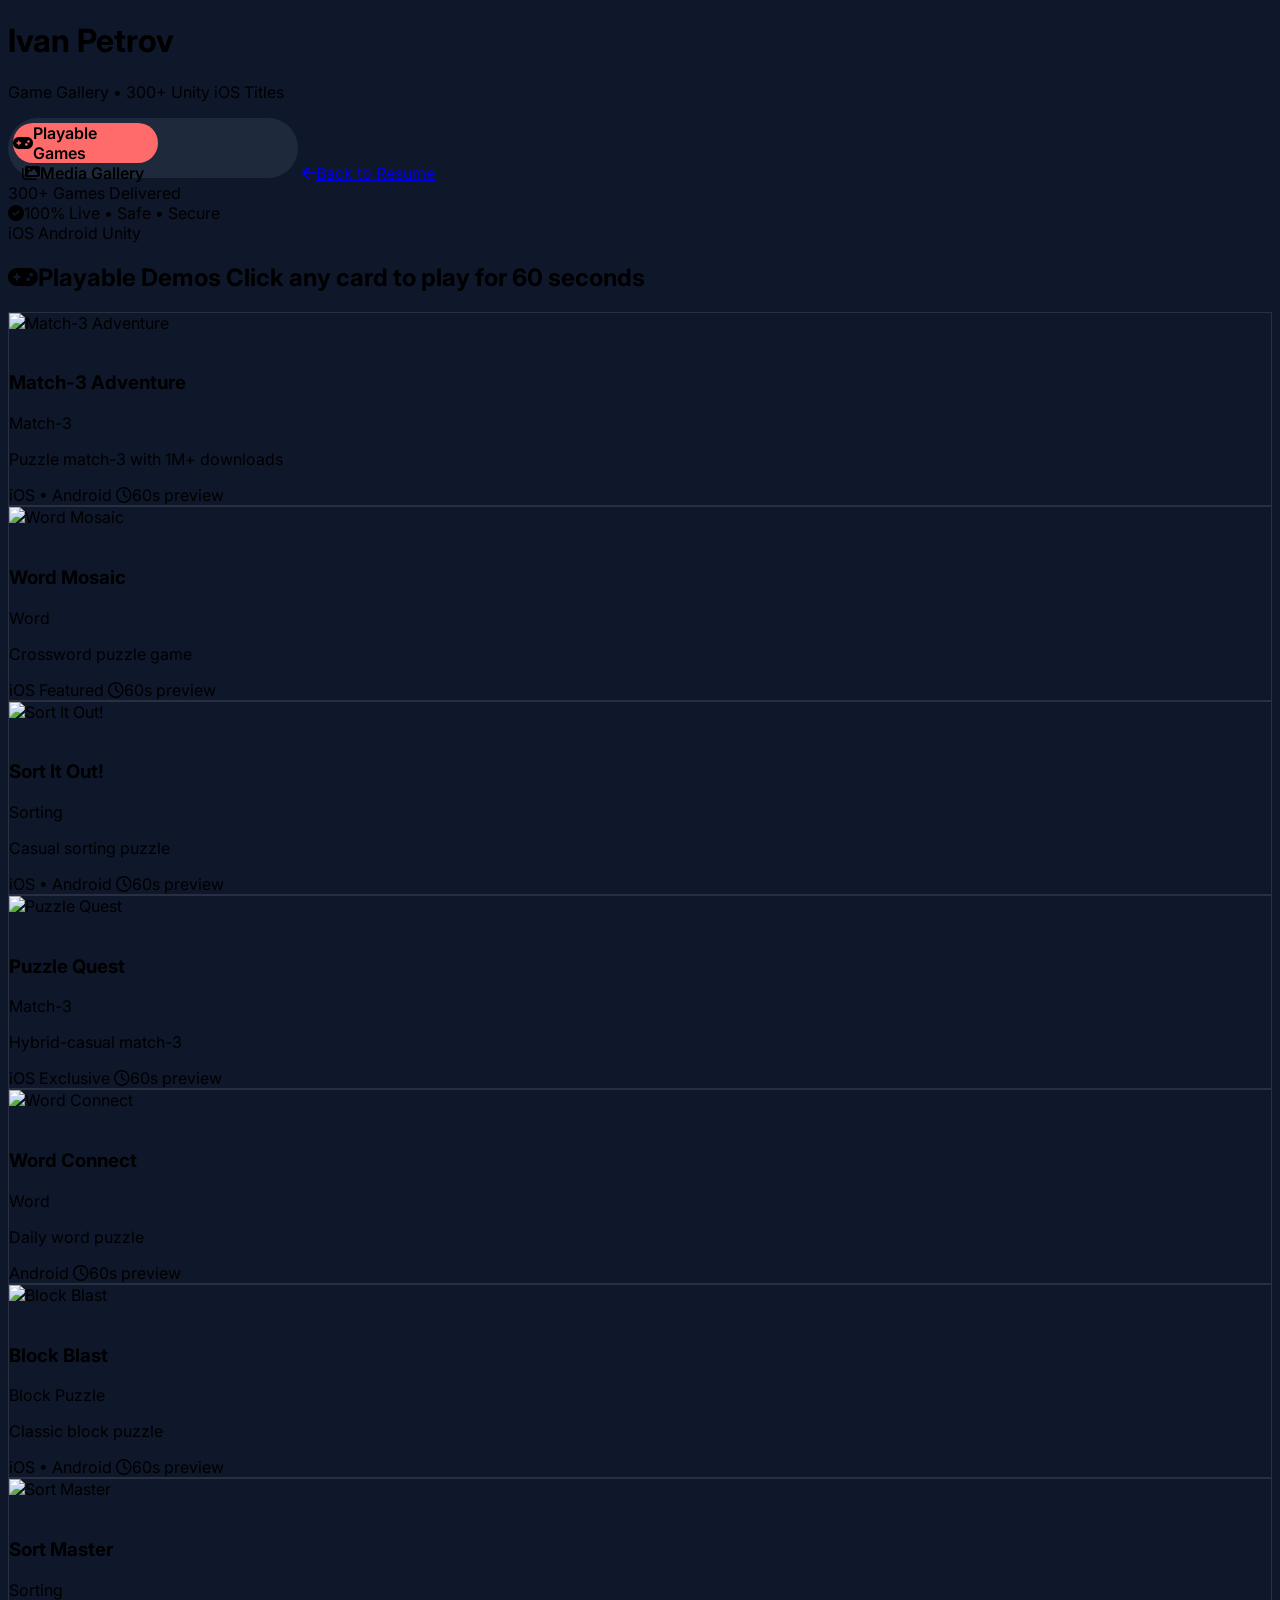
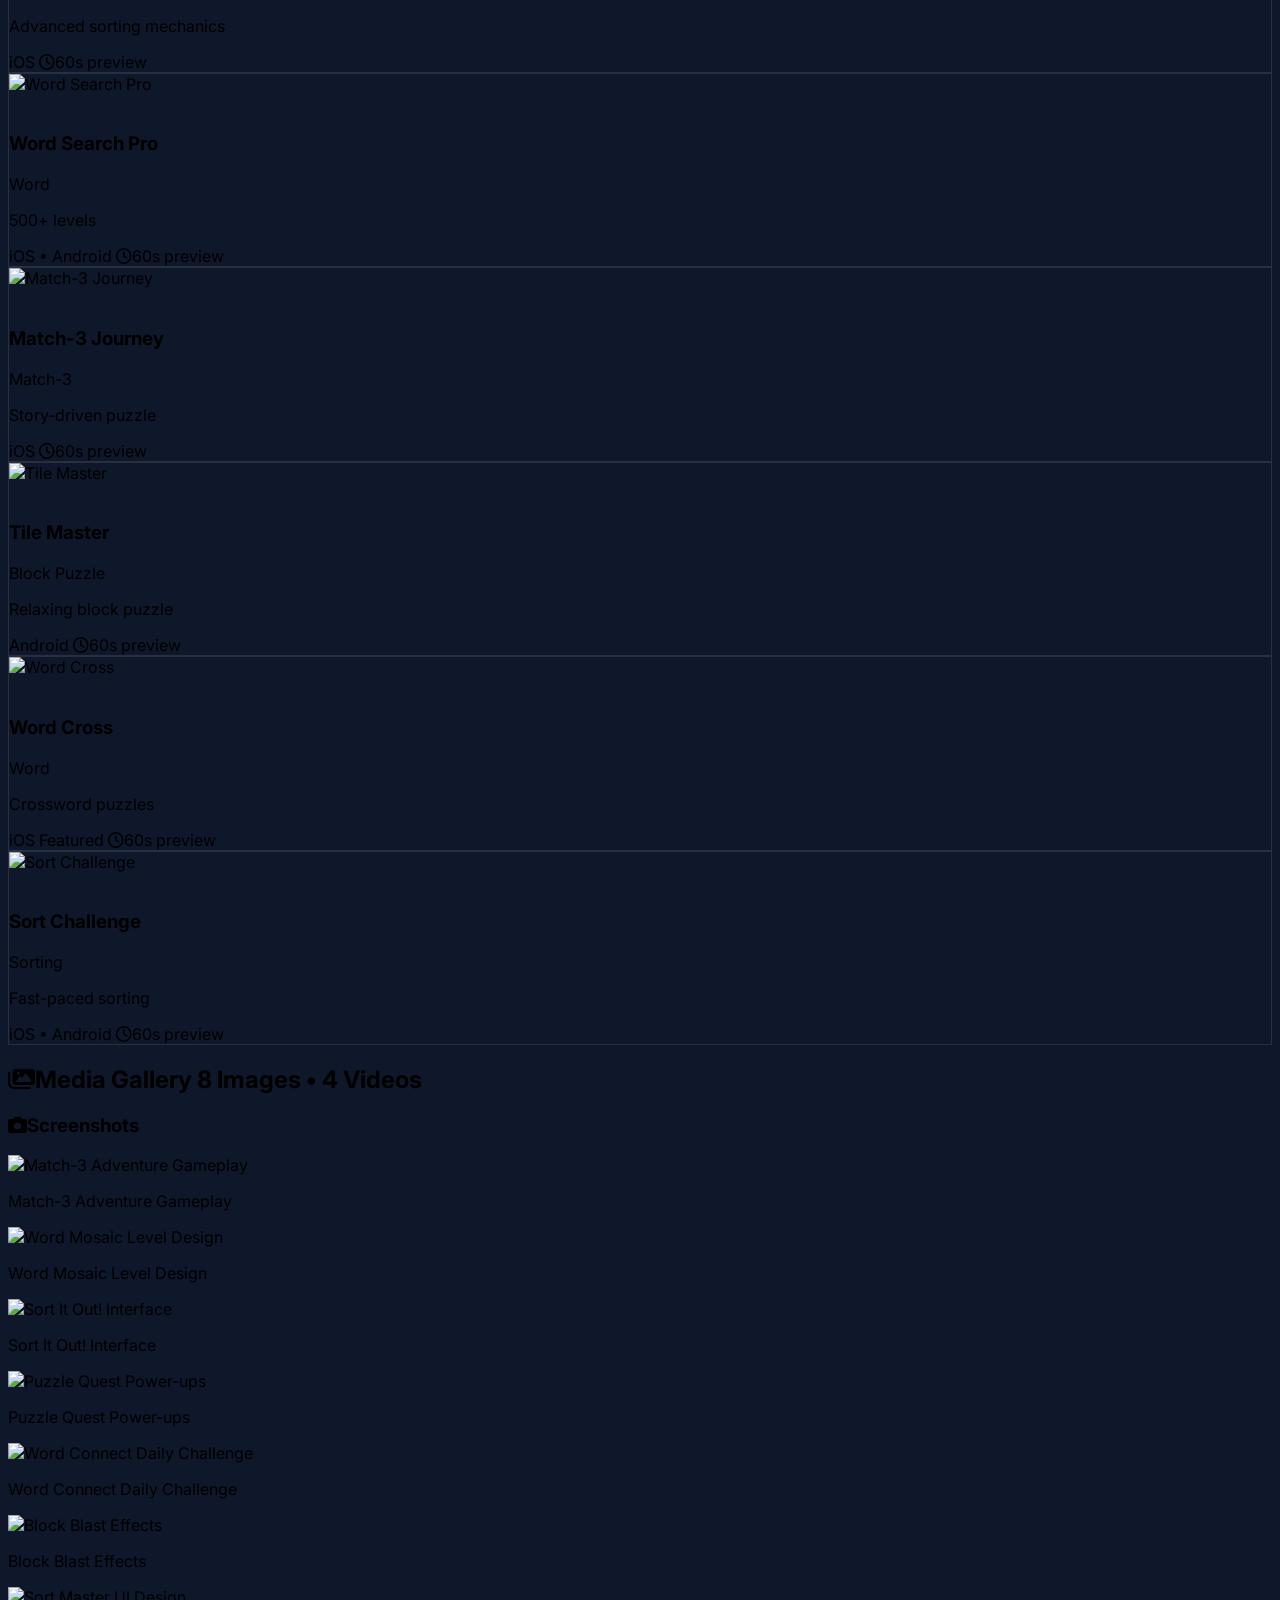
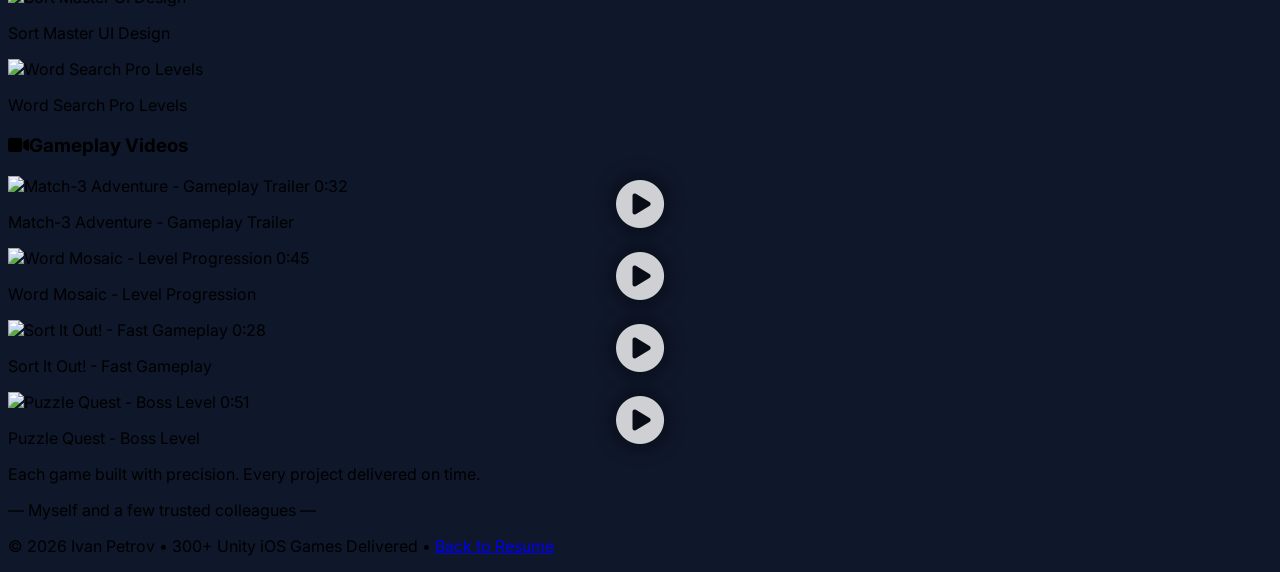
==== commit ea70cc09: "Add files via upload" ====
--- a/games.html
+++ b/games.html
@@ -14,7 +14,6 @@
     <!-- Google Fonts -->
     <link href="https://fonts.googleapis.com/css2?family=Inter:wght@300;400;500;600;700;800&display=swap" rel="stylesheet">
     
-    <!-- Custom Styles -->
     <style>
         body { font-family: 'Inter', sans-serif; background: #0f172a; }
         .game-card { transition: all 0.3s ease; border: 1px solid rgba(255,255,255,0.1); }
@@ -122,7 +121,7 @@
 <!-- ==================== PLAYABLE GAMES SECTION ==================== -->
 <div id="games-section" class="max-w-7xl mx-auto px-4 sm:px-6 lg:px-8 py-4">
     <h2 class="text-2xl font-bold mb-6 flex items-center">
-        <i class="fas fa-gamepad text-[#FF6B6B] mr-3"></i>Playable Demos <span class="text-sm text-gray-500 ml-4">Click any card to play in new tab</span>
+        <i class="fas fa-gamepad text-[#FF6B6B] mr-3"></i>Playable Demos <span class="text-sm text-gray-500 ml-4">Click any card to play for 60 seconds</span>
     </h2>
     <div class="grid grid-cols-1 md:grid-cols-2 lg:grid-cols-3 xl:grid-cols-4 gap-6" id="games-grid"></div>
 </div>
@@ -150,6 +149,26 @@
 <div class="max-w-7xl mx-auto px-4 sm:px-6 lg:px-8 text-center mt-16 text-gray-400 border-t border-gray-800 pt-12">
     <p class="text-lg">Each game built with precision. Every project delivered on time.</p>
     <p class="text-sm mt-2">— Myself and a few trusted colleagues —</p>
+</div>
+
+<!-- ==================== GAME MODAL (WebGL) ==================== -->
+<div id="game-modal" class="modal">
+    <div class="modal-content relative">
+        <span class="close" onclick="closeGameModal()">&times;</span>
+        
+        <div class="flex justify-between items-center mb-4">
+            <h2 id="modal-game-title" class="text-2xl font-bold text-[#FF6B6B]">Loading Game...</h2>
+            <div class="flex items-center space-x-4">
+                <span class="timer-badge" id="modal-timer">⏱️ 60s Preview</span>
+                <span id="modal-platform" class="bg-gray-700 px-4 py-2 rounded-full text-sm"></span>
+            </div>
+        </div>
+        
+        <!-- WebGL Iframe -->
+        <iframe id="game-iframe" class="webgl-frame" allow="autoplay; fullscreen; xr-spatial-tracking; gyroscope; accelerometer" allowfullscreen></iframe>
+        
+        <p class="text-center text-gray-400 mt-3 text-sm" id="modal-instruction">Tap to play • 60-second preview • Full version live on stores</p>
+    </div>
 </div>
 
 <!-- ==================== VIDEO MODAL ==================== -->
@@ -171,12 +190,305 @@
     </div>
 </div>
 
-<!-- Scripts -->
-<script src="js/games-data.js"></script>
-<script src="js/games-ui.js"></script>
-
-<!-- Note: The old game-modal div has been removed since we open in new tabs -->
-<!-- The game-iframe and related elements are no longer needed -->
+<!-- ==================== JAVASCRIPT ==================== -->
+<script>
+    // ========== PLAYABLE GAMES DATA (12) ==========
+    const games = [
+        {
+            id: 'match3-adventure',
+            title: 'Match-3 Adventure',
+            category: 'Match-3',
+            platform: 'iOS • Android',
+            image: 'https://images.pexels.com/photos/3165335/pexels-photo-3165335.jpeg?auto=compress&cs=tinysrgb&w=600',
+            webglUrl: 'https://play.unity.com/mg/other/webgl-builds-394', // Replace with your actual WebGL URL
+            description: 'Puzzle match-3 with 1M+ downloads'
+        },
+        {
+            id: 'word-mosaic',
+            title: 'Word Mosaic',
+            category: 'Word',
+            platform: 'iOS Featured',
+            image: 'https://images.pexels.com/photos/3769021/pexels-photo-3769021.jpeg?auto=compress&cs=tinysrgb&w=600',
+            webglUrl: 'https://play.unity.com/mg/word/webgl-builds-123',
+            description: 'Crossword puzzle game'
+        },
+        {
+            id: 'sort-it-out',
+            title: 'Sort It Out!',
+            category: 'Sorting',
+            platform: 'iOS • Android',
+            image: 'https://images.pexels.com/photos/7654125/pexels-photo-7654125.jpeg?auto=compress&cs=tinysrgb&w=600',
+            webglUrl: 'https://play.unity.com/mg/other/sorting-game-demo',
+            description: 'Casual sorting puzzle'
+        },
+        {
+            id: 'puzzle-quest',
+            title: 'Puzzle Quest',
+            category: 'Match-3',
+            platform: 'iOS Exclusive',
+            image: 'https://images.pexels.com/photos/1192545/pexels-photo-1192545.jpeg?auto=compress&cs=tinysrgb&w=600',
+            webglUrl: 'https://play.unity.com/mg/other/puzzle-quest-demo',
+            description: 'Hybrid-casual match-3'
+        },
+        {
+            id: 'word-connect',
+            title: 'Word Connect',
+            category: 'Word',
+            platform: 'Android',
+            image: 'https://images.pexels.com/photos/3112666/pexels-photo-3112666.jpeg?auto=compress&cs=tinysrgb&w=600',
+            webglUrl: 'https://play.unity.com/mg/word/word-connect-demo',
+            description: 'Daily word puzzle'
+        },
+        {
+            id: 'block-blast',
+            title: 'Block Blast',
+            category: 'Block Puzzle',
+            platform: 'iOS • Android',
+            image: 'https://images.pexels.com/photos/4065892/pexels-photo-4065892.jpeg?auto=compress&cs=tinysrgb&w=600',
+            webglUrl: 'https://play.unity.com/mg/other/block-blast-demo',
+            description: 'Classic block puzzle'
+        },
+        {
+            id: 'sort-master',
+            title: 'Sort Master',
+            category: 'Sorting',
+            platform: 'iOS',
+            image: 'https://images.pexels.com/photos/7654125/pexels-photo-7654125.jpeg?auto=compress&cs=tinysrgb&w=600',
+            webglUrl: 'https://play.unity.com/mg/other/sort-master-demo',
+            description: 'Advanced sorting mechanics'
+        },
+        {
+            id: 'word-search-pro',
+            title: 'Word Search Pro',
+            category: 'Word',
+            platform: 'iOS • Android',
+            image: 'https://images.pexels.com/photos/3769021/pexels-photo-3769021.jpeg?auto=compress&cs=tinysrgb&w=600',
+            webglUrl: 'https://play.unity.com/mg/word/word-search-demo',
+            description: '500+ levels'
+        },
+        {
+            id: 'match-3-journey',
+            title: 'Match-3 Journey',
+            category: 'Match-3',
+            platform: 'iOS',
+            image: 'https://images.pexels.com/photos/3165335/pexels-photo-3165335.jpeg?auto=compress&cs=tinysrgb&w=600',
+            webglUrl: 'https://play.unity.com/mg/other/match3-journey-demo',
+            description: 'Story-driven puzzle'
+        },
+        {
+            id: 'tile-master',
+            title: 'Tile Master',
+            category: 'Block Puzzle',
+            platform: 'Android',
+            image: 'https://images.pexels.com/photos/4065892/pexels-photo-4065892.jpeg?auto=compress&cs=tinysrgb&w=600',
+            webglUrl: 'https://play.unity.com/mg/other/tile-master-demo',
+            description: 'Relaxing block puzzle'
+        },
+        {
+            id: 'word-cross',
+            title: 'Word Cross',
+            category: 'Word',
+            platform: 'iOS Featured',
+            image: 'https://images.pexels.com/photos/3112666/pexels-photo-3112666.jpeg?auto=compress&cs=tinysrgb&w=600',
+            webglUrl: 'https://play.unity.com/mg/word/word-cross-demo',
+            description: 'Crossword puzzles'
+        },
+        {
+            id: 'sort-challenge',
+            title: 'Sort Challenge',
+            category: 'Sorting',
+            platform: 'iOS • Android',
+            image: 'https://images.pexels.com/photos/7654125/pexels-photo-7654125.jpeg?auto=compress&cs=tinysrgb&w=600',
+            webglUrl: 'https://play.unity.com/mg/other/sort-challenge-demo',
+            description: 'Fast-paced sorting'
+        }
+    ];
+
+    // ========== MEDIA GALLERY DATA ==========
+    // 8 Images
+    const galleryImages = [
+        { src: 'https://images.pexels.com/photos/3165335/pexels-photo-3165335.jpeg?auto=compress&cs=tinysrgb&w=800', title: 'Match-3 Adventure Gameplay', category: 'Match-3' },
+        { src: 'https://images.pexels.com/photos/3769021/pexels-photo-3769021.jpeg?auto=compress&cs=tinysrgb&w=800', title: 'Word Mosaic Level Design', category: 'Word' },
+        { src: 'https://images.pexels.com/photos/7654125/pexels-photo-7654125.jpeg?auto=compress&cs=tinysrgb&w=800', title: 'Sort It Out! Interface', category: 'Sorting' },
+        { src: 'https://images.pexels.com/photos/1192545/pexels-photo-1192545.jpeg?auto=compress&cs=tinysrgb&w=800', title: 'Puzzle Quest Power-ups', category: 'Match-3' },
+        { src: 'https://images.pexels.com/photos/3112666/pexels-photo-3112666.jpeg?auto=compress&cs=tinysrgb&w=800', title: 'Word Connect Daily Challenge', category: 'Word' },
+        { src: 'https://images.pexels.com/photos/4065892/pexels-photo-4065892.jpeg?auto=compress&cs=tinysrgb&w=800', title: 'Block Blast Effects', category: 'Block' },
+        { src: 'https://images.pexels.com/photos/3165335/pexels-photo-3165335.jpeg?auto=compress&cs=tinysrgb&w=800', title: 'Sort Master UI Design', category: 'Sorting' },
+        { src: 'https://images.pexels.com/photos/3769021/pexels-photo-3769021.jpeg?auto=compress&cs=tinysrgb&w=800', title: 'Word Search Pro Levels', category: 'Word' }
+    ];
+
+    // 4 Videos (using sample videos - replace with your actual video URLs)
+    const galleryVideos = [
+        { src: 'https://interactive-examples.mdn.mozilla.net/media/cc0-videos/flower.mp4', poster: 'https://images.pexels.com/photos/3165335/pexels-photo-3165335.jpeg?auto=compress&cs=tinysrgb&w=600', title: 'Match-3 Adventure - Gameplay Trailer', duration: '0:32' },
+        { src: 'https://interactive-examples.mdn.mozilla.net/media/cc0-videos/flower.mp4', poster: 'https://images.pexels.com/photos/3769021/pexels-photo-3769021.jpeg?auto=compress&cs=tinysrgb&w=600', title: 'Word Mosaic - Level Progression', duration: '0:45' },
+        { src: 'https://interactive-examples.mdn.mozilla.net/media/cc0-videos/flower.mp4', poster: 'https://images.pexels.com/photos/7654125/pexels-photo-7654125.jpeg?auto=compress&cs=tinysrgb&w=600', title: 'Sort It Out! - Fast Gameplay', duration: '0:28' },
+        { src: 'https://interactive-examples.mdn.mozilla.net/media/cc0-videos/flower.mp4', poster: 'https://images.pexels.com/photos/1192545/pexels-photo-1192545.jpeg?auto=compress&cs=tinysrgb&w=600', title: 'Puzzle Quest - Boss Level', duration: '0:51' }
+    ];
+
+    // ========== RENDER FUNCTIONS ==========
+    function renderGames() {
+        const grid = document.getElementById('games-grid');
+        grid.innerHTML = games.map(game => `
+            <div class="game-card bg-[#1e293b] rounded-xl overflow-hidden cursor-pointer relative" onclick="openGameModal('${game.id}')">
+                <div class="relative h-40">
+                    <img src="${game.image}" alt="${game.title}" class="w-full h-full object-cover">
+                    <div class="play-overlay absolute inset-0 flex items-center justify-center">
+                        <i class="fas fa-play-circle text-5xl text-[#FF6B6B]"></i>
+                    </div>
+                </div>
+                <div class="p-4">
+                    <div class="flex justify-between items-start mb-2">
+                        <h3 class="font-bold">${game.title}</h3>
+                        <span class="text-xs bg-gray-700 px-2 py-1 rounded">${game.category}</span>
+                    </div>
+                    <p class="text-sm text-gray-400 mb-2">${game.description}</p>
+                    <div class="flex justify-between items-center">
+                        <span class="text-xs text-[#FF6B6B]">${game.platform}</span>
+                        <span class="text-xs text-gray-500"><i class="far fa-clock mr-1"></i>60s preview</span>
+                    </div>
+                </div>
+            </div>
+        `).join('');
+    }
+
+    function renderImages() {
+        const grid = document.getElementById('images-grid');
+        grid.innerHTML = galleryImages.map(img => `
+            <div class="media-card bg-[#1e293b] rounded-lg overflow-hidden cursor-pointer" onclick="openImageModal('${img.src}')">
+                <img src="${img.src}" alt="${img.title}" class="w-full h-40 object-cover">
+                <div class="p-2">
+                    <p class="text-xs text-gray-400">${img.title}</p>
+                </div>
+            </div>
+        `).join('');
+    }
+
+    function renderVideos() {
+        const grid = document.getElementById('videos-grid');
+        grid.innerHTML = galleryVideos.map((video, index) => `
+            <div class="media-card bg-[#1e293b] rounded-lg overflow-hidden cursor-pointer video-thumb" onclick="openVideoModal(${index})">
+                <div class="relative">
+                    <img src="${video.poster}" alt="${video.title}" class="w-full h-48 object-cover">
+                    <div class="play-icon"><i class="fas fa-play-circle"></i></div>
+                    <span class="absolute bottom-2 right-2 bg-black bg-opacity-70 text-white text-xs px-2 py-1 rounded">${video.duration}</span>
+                </div>
+                <div class="p-3">
+                    <p class="font-medium">${video.title}</p>
+                </div>
+            </div>
+        `).join('');
+    }
+
+    // ========== TOGGLE VIEW ==========
+    let currentView = 'games'; // 'games' or 'media'
+    
+    window.toggleView = function() {
+        const toggle = document.getElementById('toggle-switch');
+        const gamesSection = document.getElementById('games-section');
+        const mediaSection = document.getElementById('media-section');
+        const gamesOption = document.getElementById('games-option');
+        const mediaOption = document.getElementById('media-option');
+        
+        toggle.classList.toggle('active');
+        
+        if (currentView === 'games') {
+            // Switch to media
+            gamesSection.classList.add('hidden');
+            mediaSection.classList.remove('hidden');
+            gamesOption.classList.remove('text-white');
+            gamesOption.classList.add('text-gray-400');
+            mediaOption.classList.remove('text-gray-400');
+            mediaOption.classList.add('text-white');
+            currentView = 'media';
+        } else {
+            // Switch to games
+            gamesSection.classList.remove('hidden');
+            mediaSection.classList.add('hidden');
+            gamesOption.classList.remove('text-gray-400');
+            gamesOption.classList.add('text-white');
+            mediaOption.classList.remove('text-white');
+            mediaOption.classList.add('text-gray-400');
+            currentView = 'games';
+        }
+    };
+
+    // ========== MODAL FUNCTIONS ==========
+    function openGameModal(gameId) {
+        const game = games.find(g => g.id === gameId);
+        if (!game) return;
+
+        document.getElementById('modal-game-title').textContent = game.title;
+        document.getElementById('modal-platform').textContent = game.platform;
+        document.getElementById('modal-instruction').innerHTML = `Tap to play • 60-second preview • <a href="#" class="text-[#FF6B6B] hover:underline">Full version live on stores</a>`;
+        
+        const iframe = document.getElementById('game-iframe');
+        const timestamp = new Date().getTime();
+        iframe.src = `${game.webglUrl}?t=${timestamp}`;
+        
+        document.getElementById('game-modal').style.display = 'block';
+        
+        // Auto-close after 60 seconds
+        setTimeout(() => {
+            if (document.getElementById('game-modal').style.display === 'block') {
+                alert('⏰ 60-second preview ended. Download the full game on App Store!');
+                closeGameModal();
+            }
+        }, 60000);
+    }
+
+    window.closeGameModal = function() {
+        document.getElementById('game-modal').style.display = 'none';
+        document.getElementById('game-iframe').src = '';
+    }
+
+    function openVideoModal(index) {
+        const video = galleryVideos[index];
+        const videoPlayer = document.getElementById('video-player');
+        videoPlayer.querySelector('source').src = video.src;
+        videoPlayer.load();
+        document.getElementById('video-title').textContent = video.title;
+        document.getElementById('video-modal').style.display = 'block';
+    }
+
+    window.closeVideoModal = function() {
+        document.getElementById('video-modal').style.display = 'none';
+        document.getElementById('video-player').pause();
+    }
+
+    function openImageModal(src) {
+        // Simple image lightbox
+        const modal = document.createElement('div');
+        modal.className = 'modal';
+        modal.style.display = 'block';
+        modal.innerHTML = `
+            <div class="modal-content" style="background: transparent; text-align: center;">
+                <span class="close" onclick="this.parentElement.parentElement.remove()">&times;</span>
+                <img src="${src}" style="max-width: 90%; max-height: 80%; margin: auto; display: block; border-radius: 8px;">
+            </div>
+        `;
+        document.body.appendChild(modal);
+    }
+
+    // Close modals on outside click
+    window.onclick = function(event) {
+        const gameModal = document.getElementById('game-modal');
+        const videoModal = document.getElementById('video-modal');
+        if (event.target === gameModal) closeGameModal();
+        if (event.target === videoModal) closeVideoModal();
+    }
+
+    // ========== INIT ==========
+    renderGames();
+    renderImages();
+    renderVideos();
+</script>
+
+<!-- ==================== FOOTER ==================== -->
+<footer class="border-t border-gray-800 mt-20 py-8">
+    <div class="max-w-7xl mx-auto px-4 sm:px-6 lg:px-8 text-center text-gray-500 text-sm">
+        <p>© 2026 Ivan Petrov • 300+ Unity iOS Games Delivered • <a href="index.html" class="text-[#FF6B6B] hover:underline">Back to Resume</a></p>
+    </div>
+</footer>
 
 </body>
 </html>
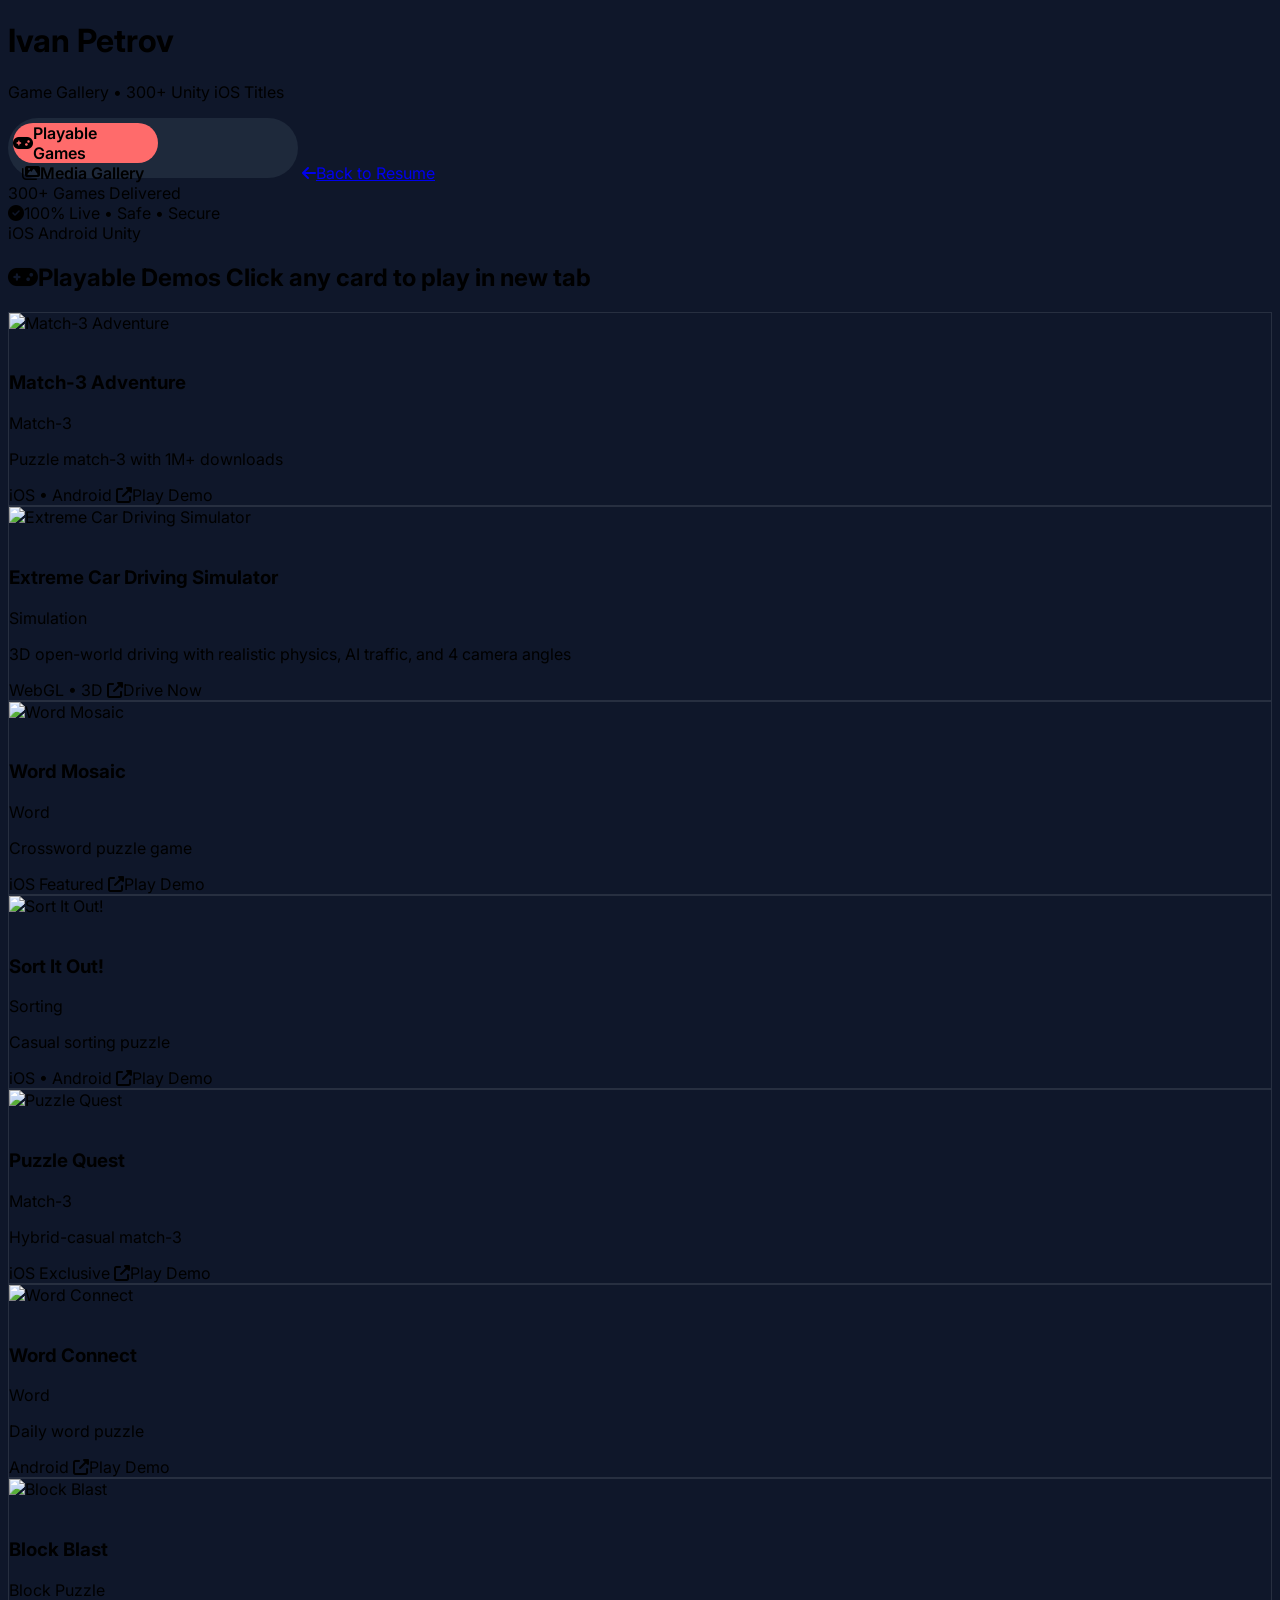
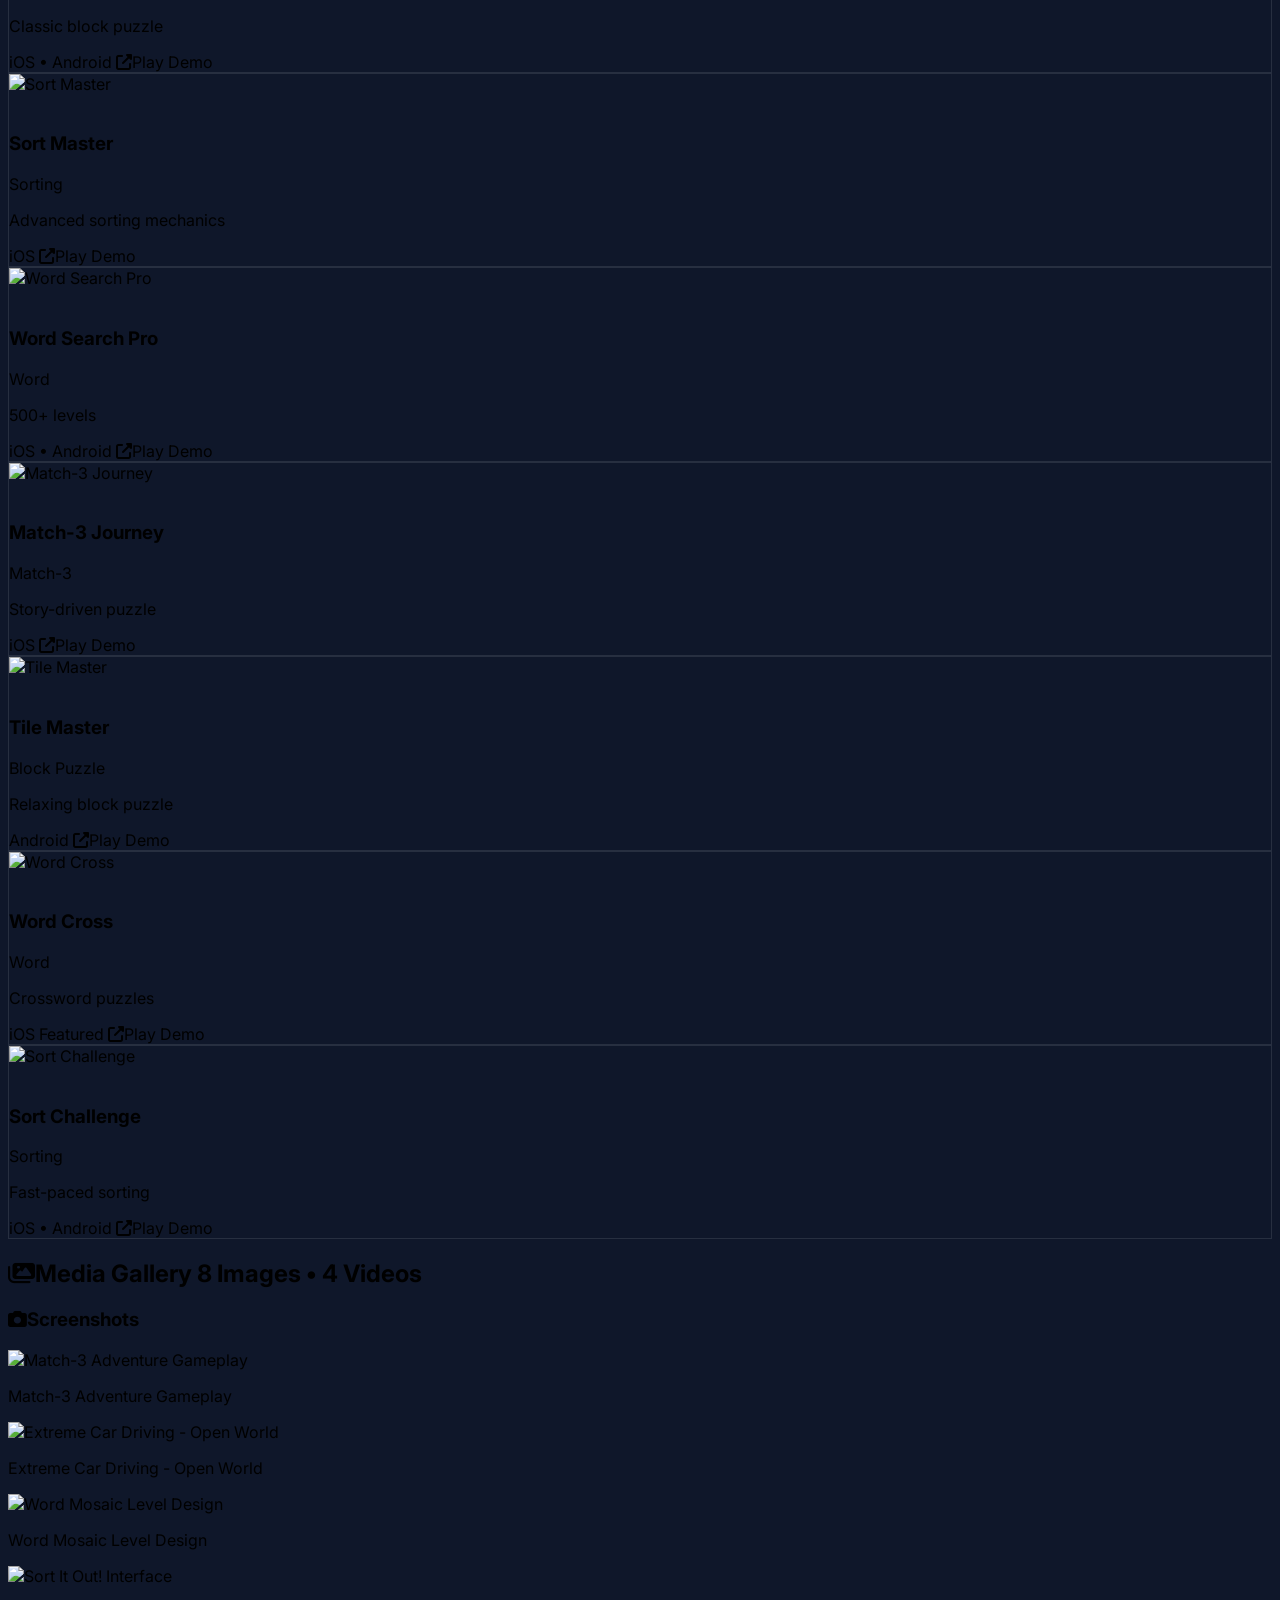
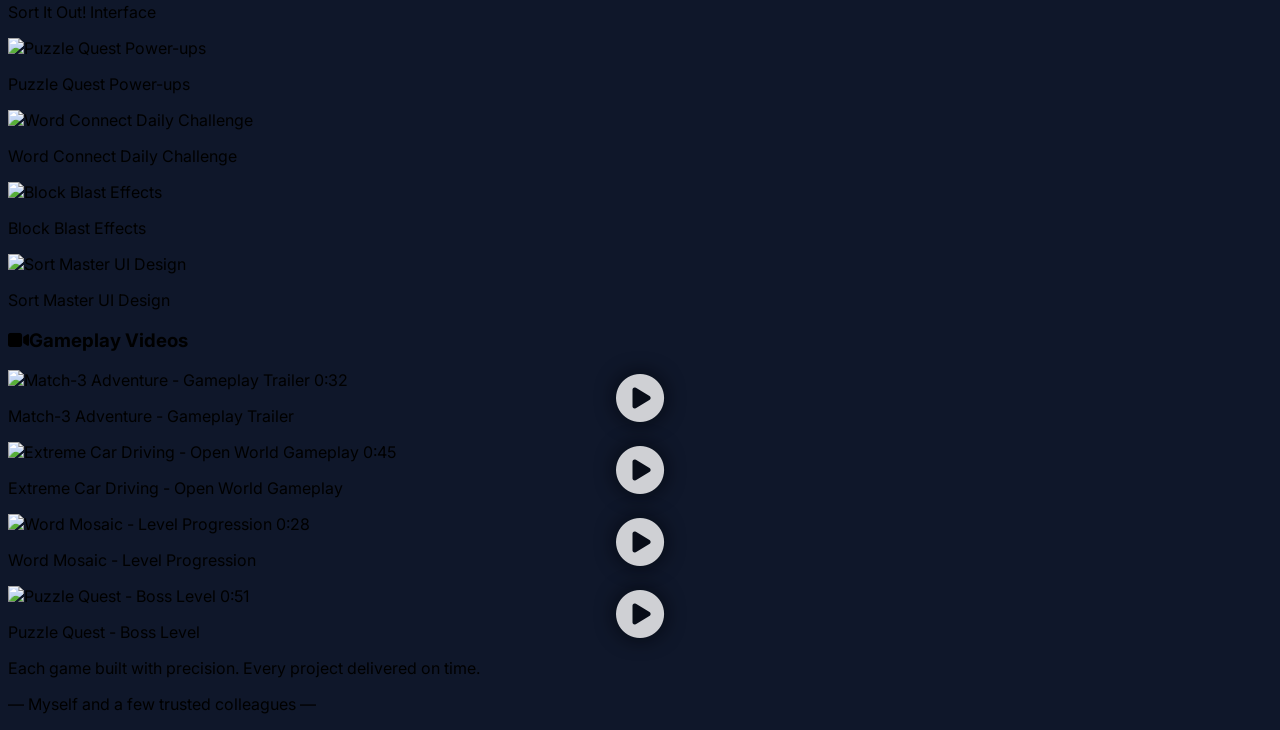
==== commit 76844168: "Add files via upload" ====
--- a/games.html
+++ b/games.html
@@ -14,6 +14,7 @@
     <!-- Google Fonts -->
     <link href="https://fonts.googleapis.com/css2?family=Inter:wght@300;400;500;600;700;800&display=swap" rel="stylesheet">
     
+    <!-- Custom Styles -->
     <style>
         body { font-family: 'Inter', sans-serif; background: #0f172a; }
         .game-card { transition: all 0.3s ease; border: 1px solid rgba(255,255,255,0.1); }
@@ -121,7 +122,7 @@
 <!-- ==================== PLAYABLE GAMES SECTION ==================== -->
 <div id="games-section" class="max-w-7xl mx-auto px-4 sm:px-6 lg:px-8 py-4">
     <h2 class="text-2xl font-bold mb-6 flex items-center">
-        <i class="fas fa-gamepad text-[#FF6B6B] mr-3"></i>Playable Demos <span class="text-sm text-gray-500 ml-4">Click any card to play for 60 seconds</span>
+        <i class="fas fa-gamepad text-[#FF6B6B] mr-3"></i>Playable Demos <span class="text-sm text-gray-500 ml-4">Click any card to play in new tab</span>
     </h2>
     <div class="grid grid-cols-1 md:grid-cols-2 lg:grid-cols-3 xl:grid-cols-4 gap-6" id="games-grid"></div>
 </div>
@@ -151,26 +152,6 @@
     <p class="text-sm mt-2">— Myself and a few trusted colleagues —</p>
 </div>
 
-<!-- ==================== GAME MODAL (WebGL) ==================== -->
-<div id="game-modal" class="modal">
-    <div class="modal-content relative">
-        <span class="close" onclick="closeGameModal()">&times;</span>
-        
-        <div class="flex justify-between items-center mb-4">
-            <h2 id="modal-game-title" class="text-2xl font-bold text-[#FF6B6B]">Loading Game...</h2>
-            <div class="flex items-center space-x-4">
-                <span class="timer-badge" id="modal-timer">⏱️ 60s Preview</span>
-                <span id="modal-platform" class="bg-gray-700 px-4 py-2 rounded-full text-sm"></span>
-            </div>
-        </div>
-        
-        <!-- WebGL Iframe -->
-        <iframe id="game-iframe" class="webgl-frame" allow="autoplay; fullscreen; xr-spatial-tracking; gyroscope; accelerometer" allowfullscreen></iframe>
-        
-        <p class="text-center text-gray-400 mt-3 text-sm" id="modal-instruction">Tap to play • 60-second preview • Full version live on stores</p>
-    </div>
-</div>
-
 <!-- ==================== VIDEO MODAL ==================== -->
 <div id="video-modal" class="modal">
     <div class="modal-content relative">
@@ -190,305 +171,9 @@
     </div>
 </div>
 
-<!-- ==================== JAVASCRIPT ==================== -->
-<script>
-    // ========== PLAYABLE GAMES DATA (12) ==========
-    const games = [
-        {
-            id: 'match3-adventure',
-            title: 'Match-3 Adventure',
-            category: 'Match-3',
-            platform: 'iOS • Android',
-            image: 'https://images.pexels.com/photos/3165335/pexels-photo-3165335.jpeg?auto=compress&cs=tinysrgb&w=600',
-            webglUrl: 'https://play.unity.com/mg/other/webgl-builds-394', // Replace with your actual WebGL URL
-            description: 'Puzzle match-3 with 1M+ downloads'
-        },
-        {
-            id: 'word-mosaic',
-            title: 'Word Mosaic',
-            category: 'Word',
-            platform: 'iOS Featured',
-            image: 'https://images.pexels.com/photos/3769021/pexels-photo-3769021.jpeg?auto=compress&cs=tinysrgb&w=600',
-            webglUrl: 'https://play.unity.com/mg/word/webgl-builds-123',
-            description: 'Crossword puzzle game'
-        },
-        {
-            id: 'sort-it-out',
-            title: 'Sort It Out!',
-            category: 'Sorting',
-            platform: 'iOS • Android',
-            image: 'https://images.pexels.com/photos/7654125/pexels-photo-7654125.jpeg?auto=compress&cs=tinysrgb&w=600',
-            webglUrl: 'https://play.unity.com/mg/other/sorting-game-demo',
-            description: 'Casual sorting puzzle'
-        },
-        {
-            id: 'puzzle-quest',
-            title: 'Puzzle Quest',
-            category: 'Match-3',
-            platform: 'iOS Exclusive',
-            image: 'https://images.pexels.com/photos/1192545/pexels-photo-1192545.jpeg?auto=compress&cs=tinysrgb&w=600',
-            webglUrl: 'https://play.unity.com/mg/other/puzzle-quest-demo',
-            description: 'Hybrid-casual match-3'
-        },
-        {
-            id: 'word-connect',
-            title: 'Word Connect',
-            category: 'Word',
-            platform: 'Android',
-            image: 'https://images.pexels.com/photos/3112666/pexels-photo-3112666.jpeg?auto=compress&cs=tinysrgb&w=600',
-            webglUrl: 'https://play.unity.com/mg/word/word-connect-demo',
-            description: 'Daily word puzzle'
-        },
-        {
-            id: 'block-blast',
-            title: 'Block Blast',
-            category: 'Block Puzzle',
-            platform: 'iOS • Android',
-            image: 'https://images.pexels.com/photos/4065892/pexels-photo-4065892.jpeg?auto=compress&cs=tinysrgb&w=600',
-            webglUrl: 'https://play.unity.com/mg/other/block-blast-demo',
-            description: 'Classic block puzzle'
-        },
-        {
-            id: 'sort-master',
-            title: 'Sort Master',
-            category: 'Sorting',
-            platform: 'iOS',
-            image: 'https://images.pexels.com/photos/7654125/pexels-photo-7654125.jpeg?auto=compress&cs=tinysrgb&w=600',
-            webglUrl: 'https://play.unity.com/mg/other/sort-master-demo',
-            description: 'Advanced sorting mechanics'
-        },
-        {
-            id: 'word-search-pro',
-            title: 'Word Search Pro',
-            category: 'Word',
-            platform: 'iOS • Android',
-            image: 'https://images.pexels.com/photos/3769021/pexels-photo-3769021.jpeg?auto=compress&cs=tinysrgb&w=600',
-            webglUrl: 'https://play.unity.com/mg/word/word-search-demo',
-            description: '500+ levels'
-        },
-        {
-            id: 'match-3-journey',
-            title: 'Match-3 Journey',
-            category: 'Match-3',
-            platform: 'iOS',
-            image: 'https://images.pexels.com/photos/3165335/pexels-photo-3165335.jpeg?auto=compress&cs=tinysrgb&w=600',
-            webglUrl: 'https://play.unity.com/mg/other/match3-journey-demo',
-            description: 'Story-driven puzzle'
-        },
-        {
-            id: 'tile-master',
-            title: 'Tile Master',
-            category: 'Block Puzzle',
-            platform: 'Android',
-            image: 'https://images.pexels.com/photos/4065892/pexels-photo-4065892.jpeg?auto=compress&cs=tinysrgb&w=600',
-            webglUrl: 'https://play.unity.com/mg/other/tile-master-demo',
-            description: 'Relaxing block puzzle'
-        },
-        {
-            id: 'word-cross',
-            title: 'Word Cross',
-            category: 'Word',
-            platform: 'iOS Featured',
-            image: 'https://images.pexels.com/photos/3112666/pexels-photo-3112666.jpeg?auto=compress&cs=tinysrgb&w=600',
-            webglUrl: 'https://play.unity.com/mg/word/word-cross-demo',
-            description: 'Crossword puzzles'
-        },
-        {
-            id: 'sort-challenge',
-            title: 'Sort Challenge',
-            category: 'Sorting',
-            platform: 'iOS • Android',
-            image: 'https://images.pexels.com/photos/7654125/pexels-photo-7654125.jpeg?auto=compress&cs=tinysrgb&w=600',
-            webglUrl: 'https://play.unity.com/mg/other/sort-challenge-demo',
-            description: 'Fast-paced sorting'
-        }
-    ];
-
-    // ========== MEDIA GALLERY DATA ==========
-    // 8 Images
-    const galleryImages = [
-        { src: 'https://images.pexels.com/photos/3165335/pexels-photo-3165335.jpeg?auto=compress&cs=tinysrgb&w=800', title: 'Match-3 Adventure Gameplay', category: 'Match-3' },
-        { src: 'https://images.pexels.com/photos/3769021/pexels-photo-3769021.jpeg?auto=compress&cs=tinysrgb&w=800', title: 'Word Mosaic Level Design', category: 'Word' },
-        { src: 'https://images.pexels.com/photos/7654125/pexels-photo-7654125.jpeg?auto=compress&cs=tinysrgb&w=800', title: 'Sort It Out! Interface', category: 'Sorting' },
-        { src: 'https://images.pexels.com/photos/1192545/pexels-photo-1192545.jpeg?auto=compress&cs=tinysrgb&w=800', title: 'Puzzle Quest Power-ups', category: 'Match-3' },
-        { src: 'https://images.pexels.com/photos/3112666/pexels-photo-3112666.jpeg?auto=compress&cs=tinysrgb&w=800', title: 'Word Connect Daily Challenge', category: 'Word' },
-        { src: 'https://images.pexels.com/photos/4065892/pexels-photo-4065892.jpeg?auto=compress&cs=tinysrgb&w=800', title: 'Block Blast Effects', category: 'Block' },
-        { src: 'https://images.pexels.com/photos/3165335/pexels-photo-3165335.jpeg?auto=compress&cs=tinysrgb&w=800', title: 'Sort Master UI Design', category: 'Sorting' },
-        { src: 'https://images.pexels.com/photos/3769021/pexels-photo-3769021.jpeg?auto=compress&cs=tinysrgb&w=800', title: 'Word Search Pro Levels', category: 'Word' }
-    ];
-
-    // 4 Videos (using sample videos - replace with your actual video URLs)
-    const galleryVideos = [
-        { src: 'https://interactive-examples.mdn.mozilla.net/media/cc0-videos/flower.mp4', poster: 'https://images.pexels.com/photos/3165335/pexels-photo-3165335.jpeg?auto=compress&cs=tinysrgb&w=600', title: 'Match-3 Adventure - Gameplay Trailer', duration: '0:32' },
-        { src: 'https://interactive-examples.mdn.mozilla.net/media/cc0-videos/flower.mp4', poster: 'https://images.pexels.com/photos/3769021/pexels-photo-3769021.jpeg?auto=compress&cs=tinysrgb&w=600', title: 'Word Mosaic - Level Progression', duration: '0:45' },
-        { src: 'https://interactive-examples.mdn.mozilla.net/media/cc0-videos/flower.mp4', poster: 'https://images.pexels.com/photos/7654125/pexels-photo-7654125.jpeg?auto=compress&cs=tinysrgb&w=600', title: 'Sort It Out! - Fast Gameplay', duration: '0:28' },
-        { src: 'https://interactive-examples.mdn.mozilla.net/media/cc0-videos/flower.mp4', poster: 'https://images.pexels.com/photos/1192545/pexels-photo-1192545.jpeg?auto=compress&cs=tinysrgb&w=600', title: 'Puzzle Quest - Boss Level', duration: '0:51' }
-    ];
-
-    // ========== RENDER FUNCTIONS ==========
-    function renderGames() {
-        const grid = document.getElementById('games-grid');
-        grid.innerHTML = games.map(game => `
-            <div class="game-card bg-[#1e293b] rounded-xl overflow-hidden cursor-pointer relative" onclick="openGameModal('${game.id}')">
-                <div class="relative h-40">
-                    <img src="${game.image}" alt="${game.title}" class="w-full h-full object-cover">
-                    <div class="play-overlay absolute inset-0 flex items-center justify-center">
-                        <i class="fas fa-play-circle text-5xl text-[#FF6B6B]"></i>
-                    </div>
-                </div>
-                <div class="p-4">
-                    <div class="flex justify-between items-start mb-2">
-                        <h3 class="font-bold">${game.title}</h3>
-                        <span class="text-xs bg-gray-700 px-2 py-1 rounded">${game.category}</span>
-                    </div>
-                    <p class="text-sm text-gray-400 mb-2">${game.description}</p>
-                    <div class="flex justify-between items-center">
-                        <span class="text-xs text-[#FF6B6B]">${game.platform}</span>
-                        <span class="text-xs text-gray-500"><i class="far fa-clock mr-1"></i>60s preview</span>
-                    </div>
-                </div>
-            </div>
-        `).join('');
-    }
-
-    function renderImages() {
-        const grid = document.getElementById('images-grid');
-        grid.innerHTML = galleryImages.map(img => `
-            <div class="media-card bg-[#1e293b] rounded-lg overflow-hidden cursor-pointer" onclick="openImageModal('${img.src}')">
-                <img src="${img.src}" alt="${img.title}" class="w-full h-40 object-cover">
-                <div class="p-2">
-                    <p class="text-xs text-gray-400">${img.title}</p>
-                </div>
-            </div>
-        `).join('');
-    }
-
-    function renderVideos() {
-        const grid = document.getElementById('videos-grid');
-        grid.innerHTML = galleryVideos.map((video, index) => `
-            <div class="media-card bg-[#1e293b] rounded-lg overflow-hidden cursor-pointer video-thumb" onclick="openVideoModal(${index})">
-                <div class="relative">
-                    <img src="${video.poster}" alt="${video.title}" class="w-full h-48 object-cover">
-                    <div class="play-icon"><i class="fas fa-play-circle"></i></div>
-                    <span class="absolute bottom-2 right-2 bg-black bg-opacity-70 text-white text-xs px-2 py-1 rounded">${video.duration}</span>
-                </div>
-                <div class="p-3">
-                    <p class="font-medium">${video.title}</p>
-                </div>
-            </div>
-        `).join('');
-    }
-
-    // ========== TOGGLE VIEW ==========
-    let currentView = 'games'; // 'games' or 'media'
-    
-    window.toggleView = function() {
-        const toggle = document.getElementById('toggle-switch');
-        const gamesSection = document.getElementById('games-section');
-        const mediaSection = document.getElementById('media-section');
-        const gamesOption = document.getElementById('games-option');
-        const mediaOption = document.getElementById('media-option');
-        
-        toggle.classList.toggle('active');
-        
-        if (currentView === 'games') {
-            // Switch to media
-            gamesSection.classList.add('hidden');
-            mediaSection.classList.remove('hidden');
-            gamesOption.classList.remove('text-white');
-            gamesOption.classList.add('text-gray-400');
-            mediaOption.classList.remove('text-gray-400');
-            mediaOption.classList.add('text-white');
-            currentView = 'media';
-        } else {
-            // Switch to games
-            gamesSection.classList.remove('hidden');
-            mediaSection.classList.add('hidden');
-            gamesOption.classList.remove('text-gray-400');
-            gamesOption.classList.add('text-white');
-            mediaOption.classList.remove('text-white');
-            mediaOption.classList.add('text-gray-400');
-            currentView = 'games';
-        }
-    };
-
-    // ========== MODAL FUNCTIONS ==========
-    function openGameModal(gameId) {
-        const game = games.find(g => g.id === gameId);
-        if (!game) return;
-
-        document.getElementById('modal-game-title').textContent = game.title;
-        document.getElementById('modal-platform').textContent = game.platform;
-        document.getElementById('modal-instruction').innerHTML = `Tap to play • 60-second preview • <a href="#" class="text-[#FF6B6B] hover:underline">Full version live on stores</a>`;
-        
-        const iframe = document.getElementById('game-iframe');
-        const timestamp = new Date().getTime();
-        iframe.src = `${game.webglUrl}?t=${timestamp}`;
-        
-        document.getElementById('game-modal').style.display = 'block';
-        
-        // Auto-close after 60 seconds
-        setTimeout(() => {
-            if (document.getElementById('game-modal').style.display === 'block') {
-                alert('⏰ 60-second preview ended. Download the full game on App Store!');
-                closeGameModal();
-            }
-        }, 60000);
-    }
-
-    window.closeGameModal = function() {
-        document.getElementById('game-modal').style.display = 'none';
-        document.getElementById('game-iframe').src = '';
-    }
-
-    function openVideoModal(index) {
-        const video = galleryVideos[index];
-        const videoPlayer = document.getElementById('video-player');
-        videoPlayer.querySelector('source').src = video.src;
-        videoPlayer.load();
-        document.getElementById('video-title').textContent = video.title;
-        document.getElementById('video-modal').style.display = 'block';
-    }
-
-    window.closeVideoModal = function() {
-        document.getElementById('video-modal').style.display = 'none';
-        document.getElementById('video-player').pause();
-    }
-
-    function openImageModal(src) {
-        // Simple image lightbox
-        const modal = document.createElement('div');
-        modal.className = 'modal';
-        modal.style.display = 'block';
-        modal.innerHTML = `
-            <div class="modal-content" style="background: transparent; text-align: center;">
-                <span class="close" onclick="this.parentElement.parentElement.remove()">&times;</span>
-                <img src="${src}" style="max-width: 90%; max-height: 80%; margin: auto; display: block; border-radius: 8px;">
-            </div>
-        `;
-        document.body.appendChild(modal);
-    }
-
-    // Close modals on outside click
-    window.onclick = function(event) {
-        const gameModal = document.getElementById('game-modal');
-        const videoModal = document.getElementById('video-modal');
-        if (event.target === gameModal) closeGameModal();
-        if (event.target === videoModal) closeVideoModal();
-    }
-
-    // ========== INIT ==========
-    renderGames();
-    renderImages();
-    renderVideos();
-</script>
-
-<!-- ==================== FOOTER ==================== -->
-<footer class="border-t border-gray-800 mt-20 py-8">
-    <div class="max-w-7xl mx-auto px-4 sm:px-6 lg:px-8 text-center text-gray-500 text-sm">
-        <p>© 2026 Ivan Petrov • 300+ Unity iOS Games Delivered • <a href="index.html" class="text-[#FF6B6B] hover:underline">Back to Resume</a></p>
-    </div>
-</footer>
+<!-- Scripts -->
+<script src="js/games-data.js"></script>
+<script src="js/games-ui.js"></script>
 
 </body>
 </html>
